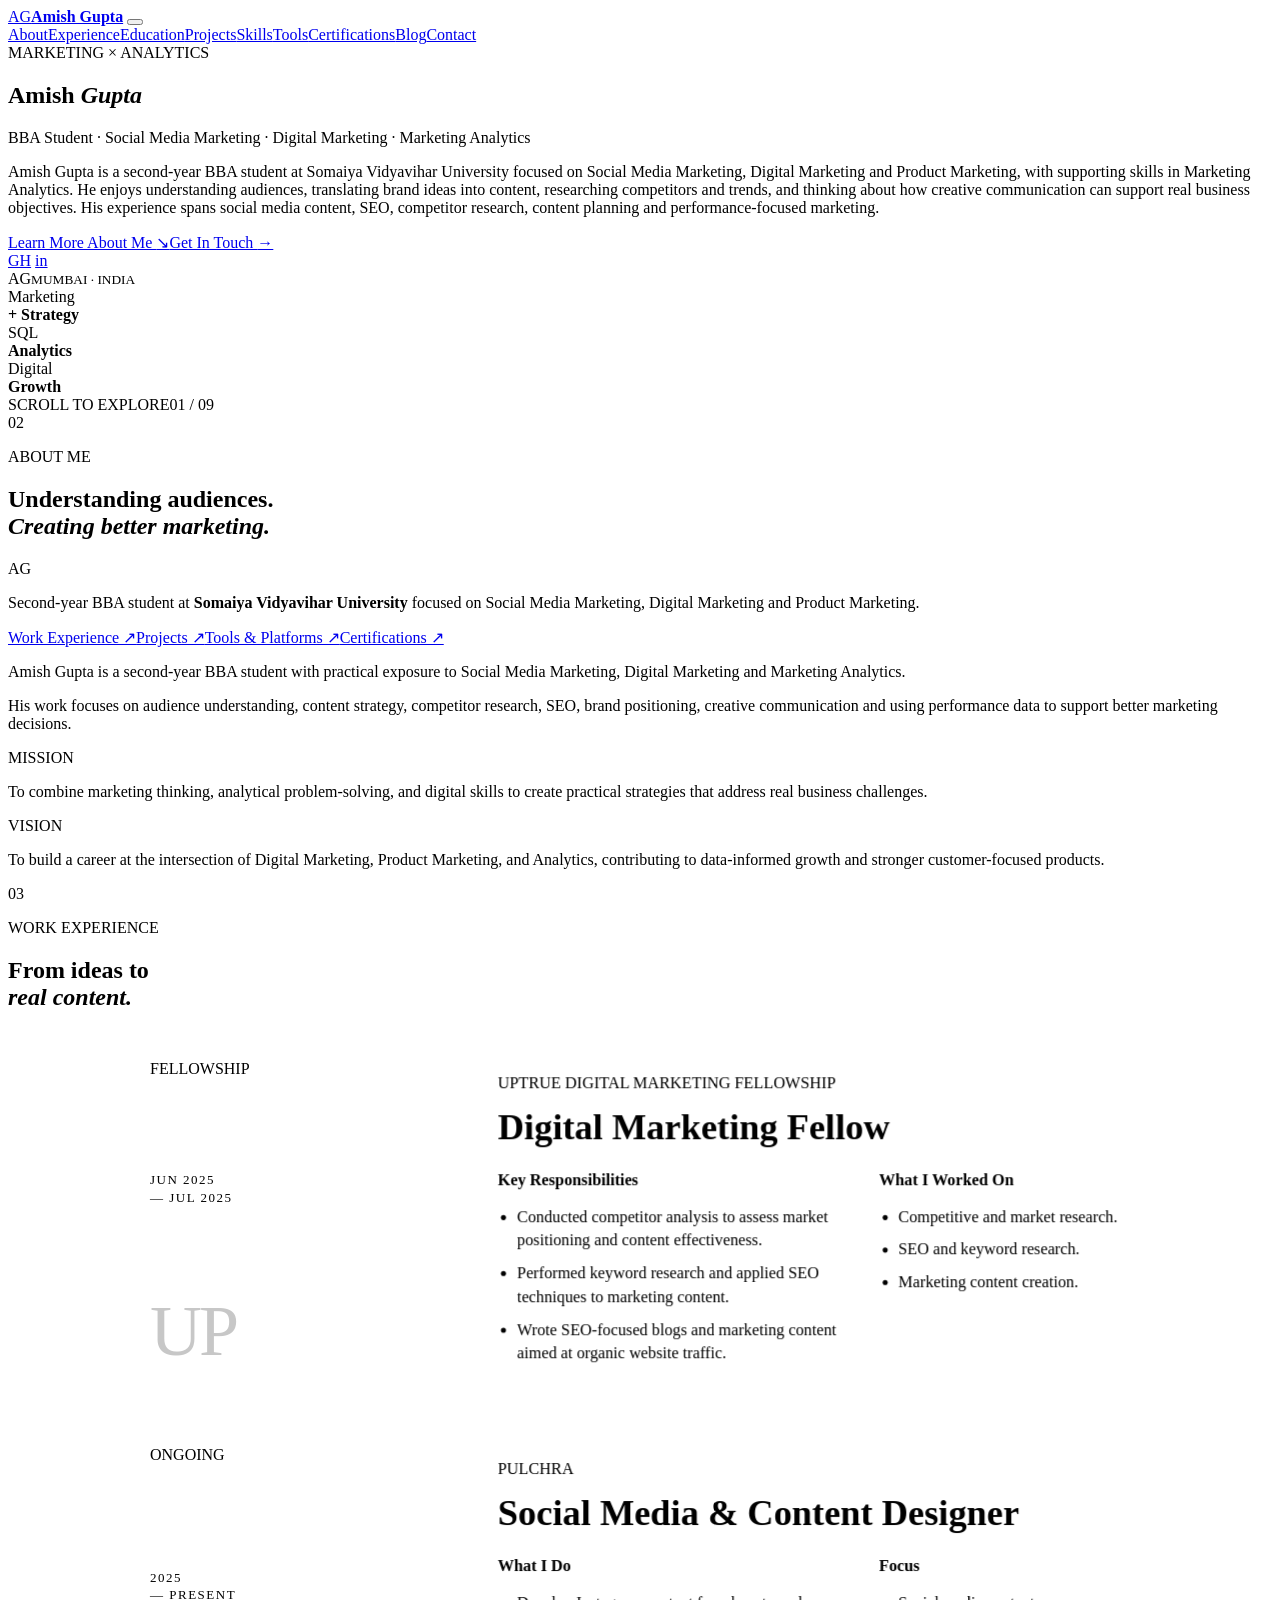
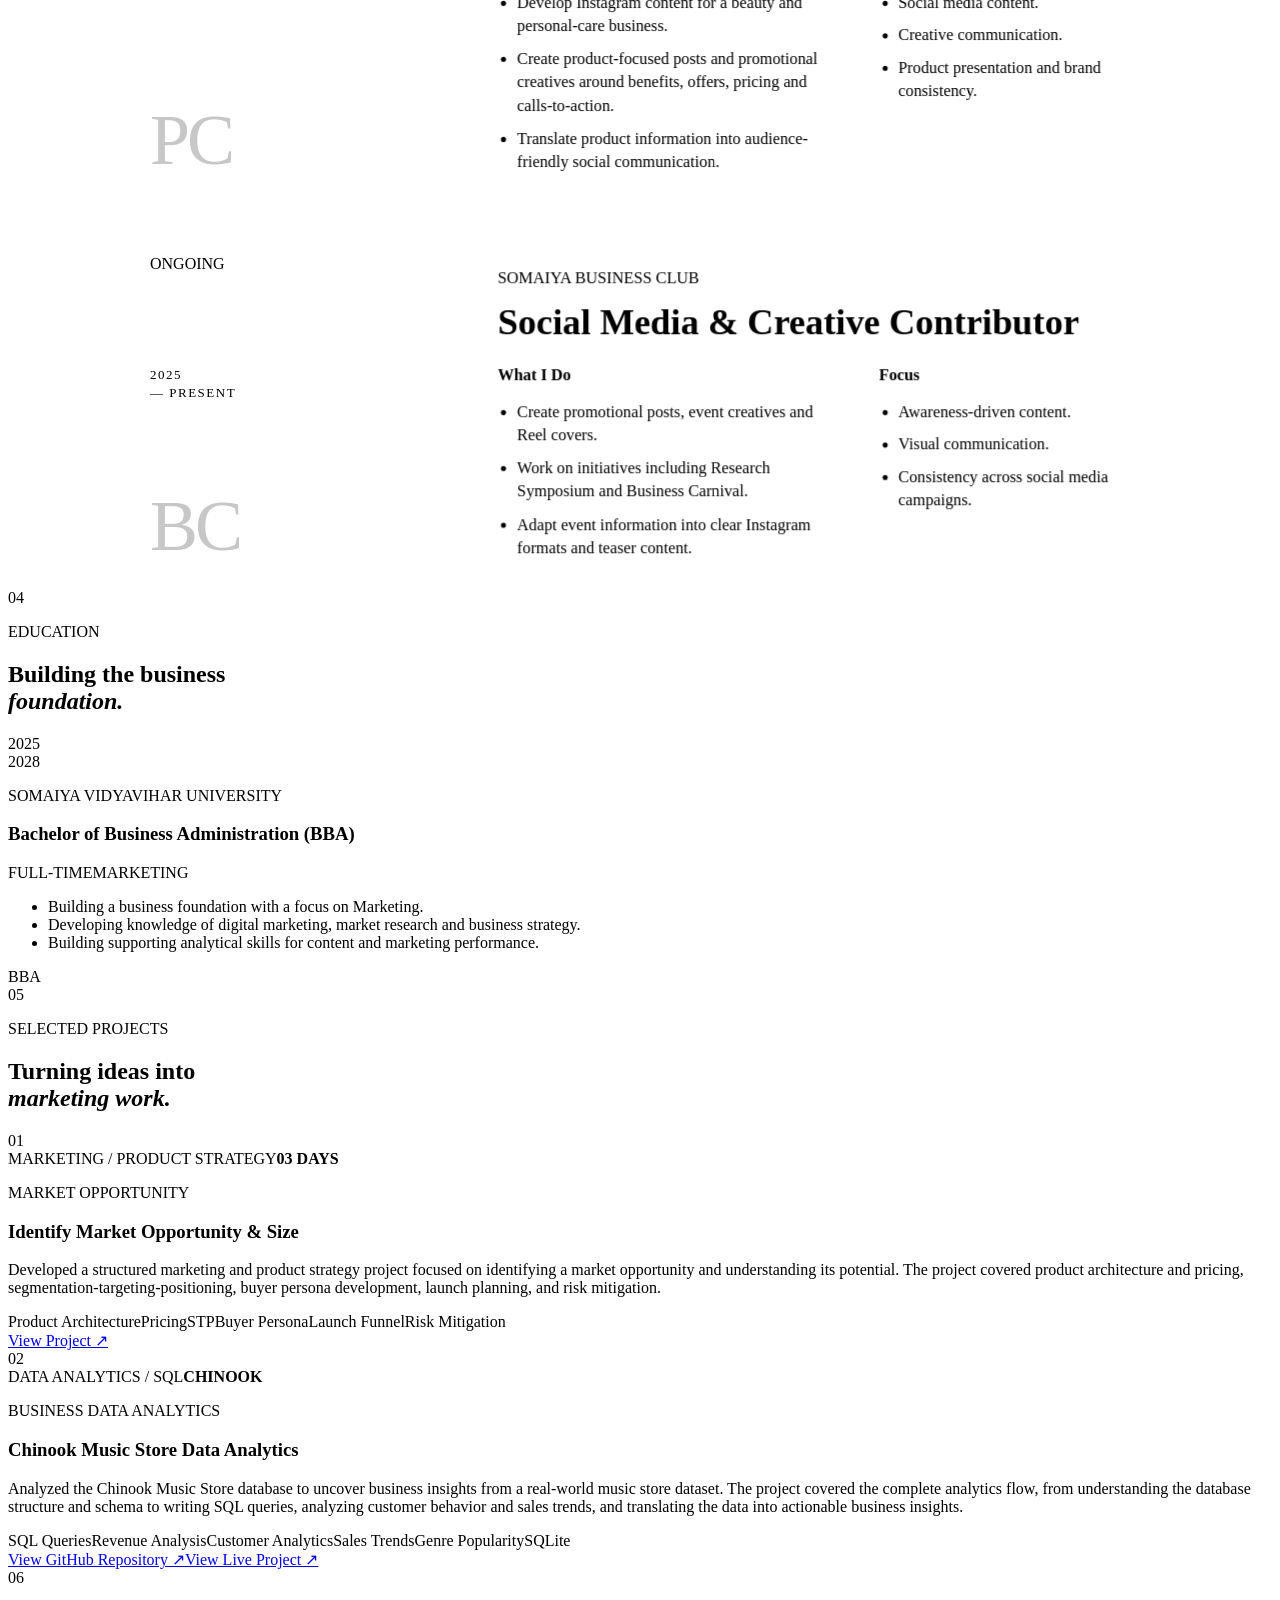
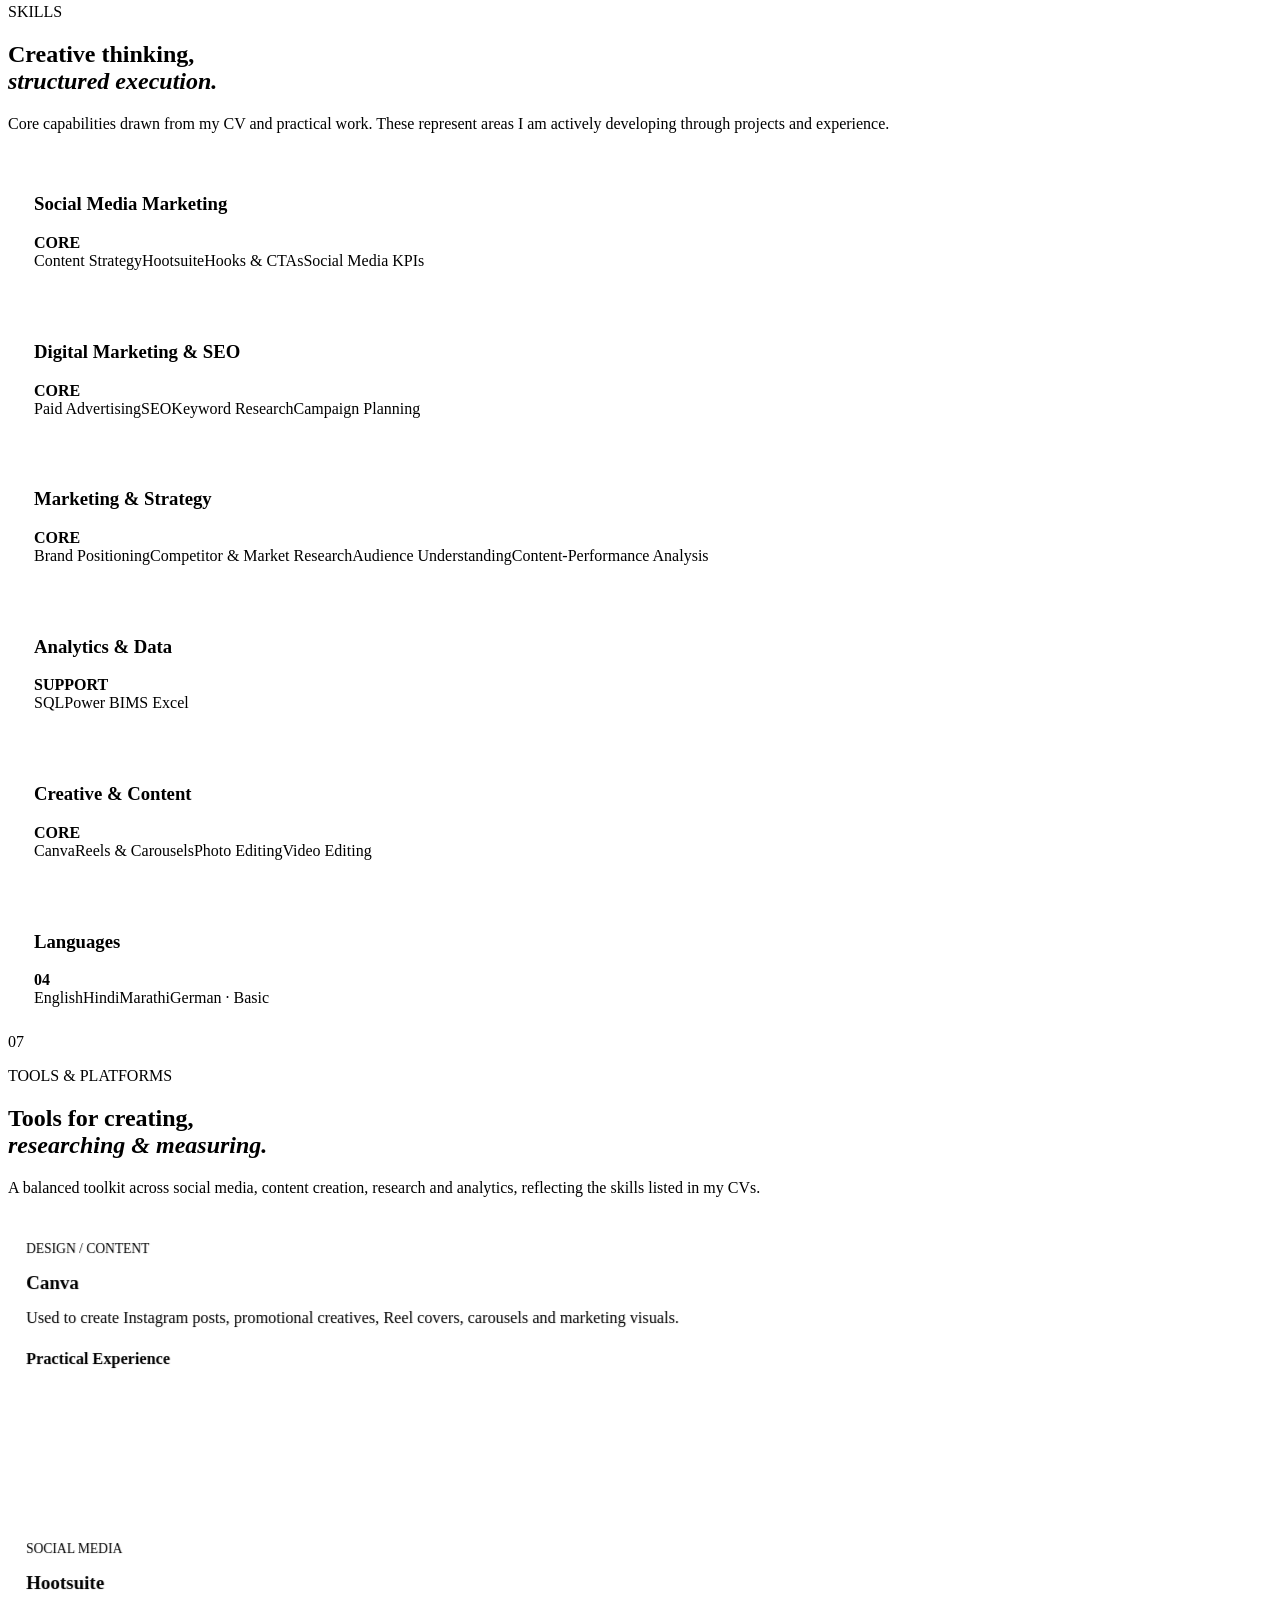
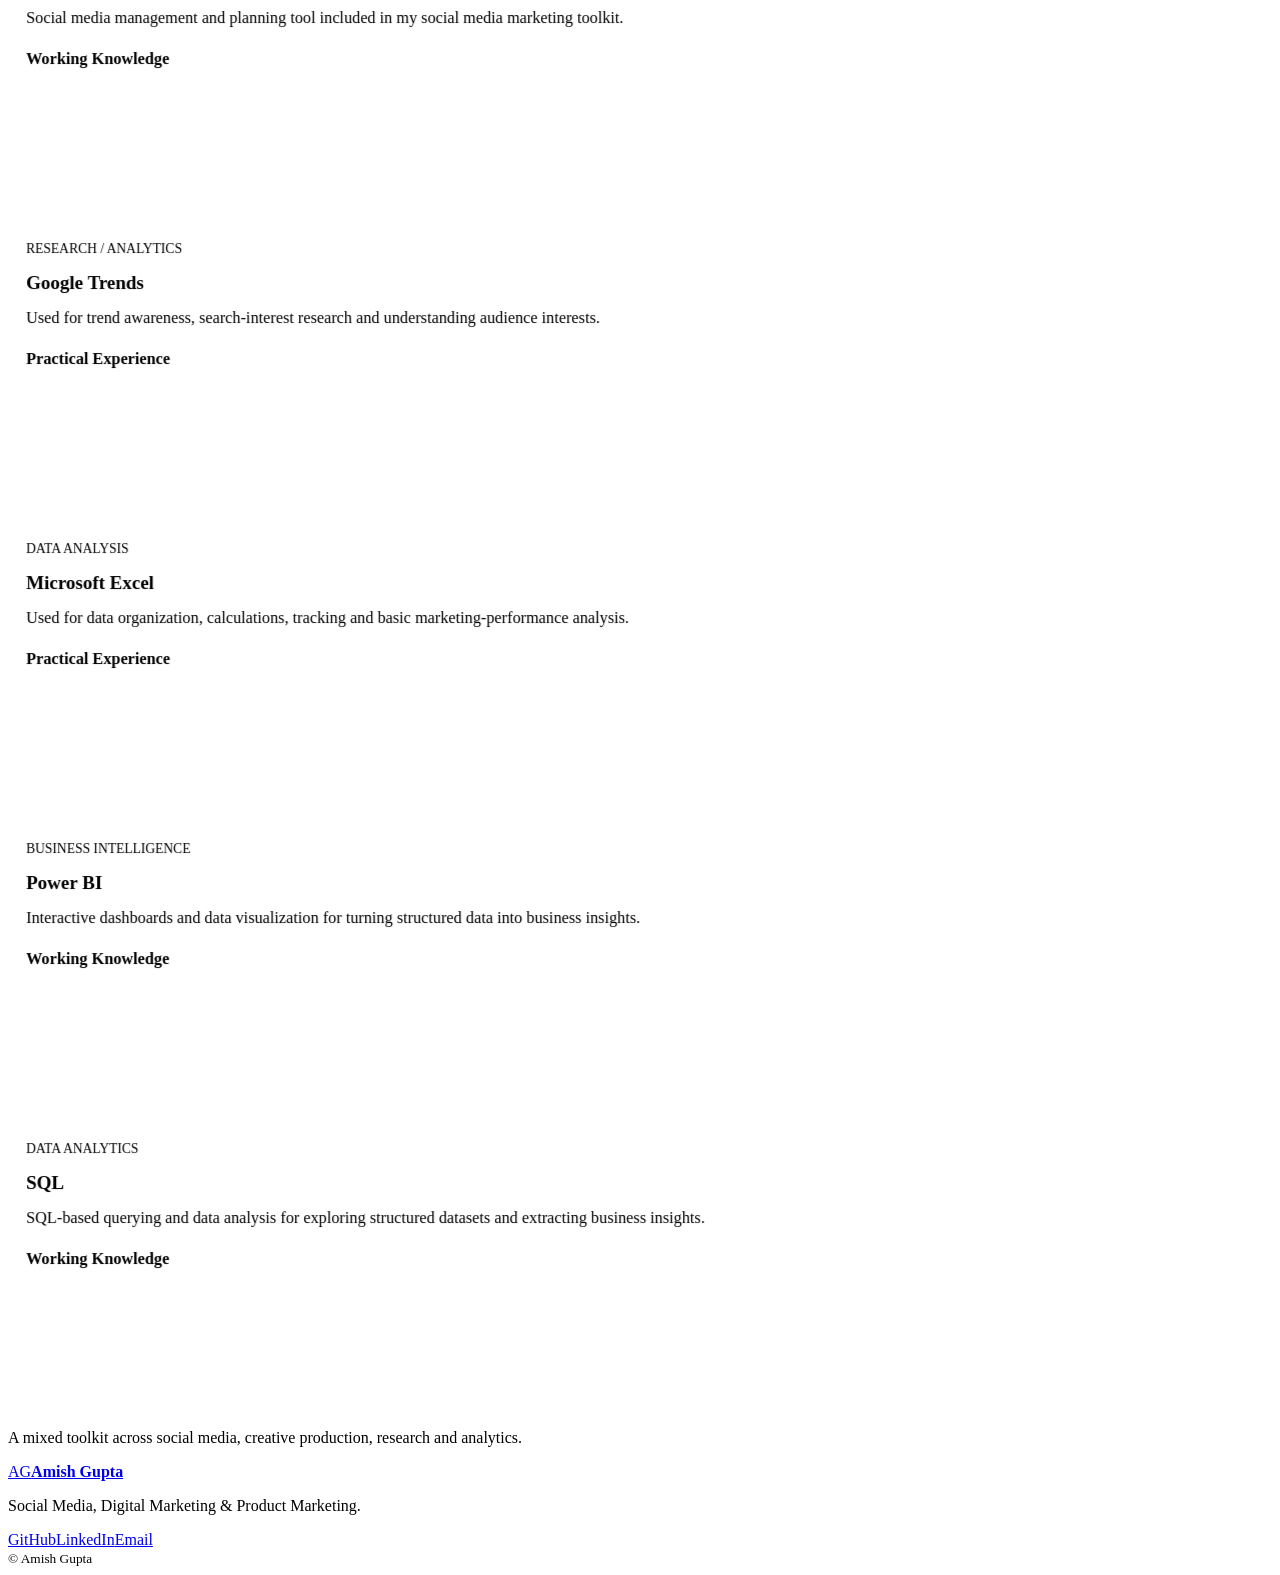
==== index.html @ d280618f "Add files via upload" ====
<!doctype html>
<html lang="en">
<head>
  <meta charset="utf-8" />
  <meta name="viewport" content="width=device-width, initial-scale=1" />
  <meta name="description" content="Amish Gupta — BBA student focused on Social Media Marketing, Digital Marketing, Product Marketing and Marketing Analytics." />
  <meta name="theme-color" content="#16283d" />
  <title>Amish Gupta — Social Media & Digital Marketing</title>
  <link rel="preconnect" href="https://fonts.googleapis.com">
  <link rel="preconnect" href="https://fonts.gstatic.com" crossorigin>
  <link href="https://fonts.googleapis.com/css2?family=Inter:wght@400;500;600;700;800&display=swap" rel="stylesheet">
  <link rel="icon" href="data:image/svg+xml,%3Csvg xmlns='http://www.w3.org/2000/svg' viewBox='0 0 100 100'%3E%3Crect width='100' height='100' rx='24' fill='%2316283d'/%3E%3Ctext x='50' y='63' text-anchor='middle' font-family='Arial' font-size='38' font-weight='700' fill='%23f5ead7'%3EAG%3C/text%3E%3C/svg%3E">
  <link rel="stylesheet" href="styles.css" />
  <style>.contact-grid-single{grid-template-columns:minmax(0,1fr);justify-items:end}.contact-grid-single .contact-panel{width:min(100%,680px)}</style>

<style>
/* Final layout refinement: compact experience cards + visible 3D depth */
.experience-card {
  width: min(100%, 1040px) !important;
  margin-inline: auto !important;
  padding: 30px !important;
  gap: 30px !important;
  min-height: 0 !important;
  perspective: 1200px;
  transform-style: preserve-3d;
}
.experience-card + .experience-card {
  margin-top: 22px !important;
}
.exp-side {
  min-width: 260px !important;
  padding: 28px 25px !important;
  border-radius: 4px !important;
  display: flex !important;
  flex-direction: column !important;
  justify-content: space-between !important;
}
.exp-mark {
  font-size: clamp(90px, 9vw, 118px) !important;
  line-height: .9 !important;
  opacity: .30 !important;
  letter-spacing: -0.08em !important;
}
.exp-body {
  padding: 8px 10px !important;
  transform: translateZ(18px);
}
.exp-body h3 {
  margin-bottom: 28px !important;
}
.exp-columns {
  gap: 42px !important;
}
.exp-columns > div {
  min-width: 0;
}
.exp-columns h4 {
  margin-bottom: 14px !important;
}
.exp-columns ul {
  padding-left: 20px !important;
  margin: 0 !important;
}
.exp-columns li {
  margin-bottom: 10px !important;
  line-height: 1.55 !important;
}
.experience-card:hover {
  transform: perspective(1200px) translateY(-6px) rotateX(1.5deg) rotateY(-1.5deg) !important;
  box-shadow: 0 24px 48px rgba(0,0,0,.16) !important;
  transition: transform .3s ease, box-shadow .3s ease;
}
.tool-card,
.project-card,
.skill-card,
.education-card,
.cert-card {
  transform-style: preserve-3d;
}
.tool-card {
  perspective: 1000px;
  transition: transform .18s ease-out, box-shadow .25s ease;
}
.tool-card > * {
  transform: translateZ(16px);
}
.tool-card:hover,
.project-card:hover,
.skill-card:hover,
.education-card:hover,
.cert-card:hover {
  transform: translateY(-6px) rotateX(1deg) rotateY(-1deg);
  transition: transform .3s ease, box-shadow .3s ease;
}
@media (max-width: 900px) {
  .experience-card { width: 100% !important; padding: 22px !important; }
  .exp-side { min-width: 0 !important; padding: 22px !important; }
}
</style>
<script>
document.addEventListener('DOMContentLoaded', () => {
  document.querySelectorAll('[data-tilt]').forEach(card => {
    card.addEventListener('mousemove', e => {
      const r = card.getBoundingClientRect();
      const x = (e.clientX - r.left) / r.width - 0.5;
      const y = (e.clientY - r.top) / r.height - 0.5;
      card.style.transform = `perspective(1000px) rotateX(${(-y * 7).toFixed(2)}deg) rotateY(${(x * 9).toFixed(2)}deg) translateY(-6px)`;
    });
    card.addEventListener('mouseleave', () => { card.style.transform = ''; });
  });
});
</script>
<script>
document.addEventListener('DOMContentLoaded', () => {
  const cards = document.querySelectorAll('[data-tilt]');
  cards.forEach(card => {
    card.addEventListener('mousemove', e => {
      const r = card.getBoundingClientRect();
      const x = (e.clientX - r.left) / r.width - 0.5;
      const y = (e.clientY - r.top) / r.height - 0.5;
      card.style.transform =
        `perspective(1000px) rotateX(${(-y * 8).toFixed(2)}deg) rotateY(${(x * 10).toFixed(2)}deg) translateY(-7px)`;
    });
    card.addEventListener('mouseleave', () => {
      card.style.transform = '';
    });
  });
});
</script>


<style id="portfolio-final-refinements">
/* WORK EXPERIENCE — compact card, wider identity panel, better spacing */
#experience .experience-card {
  width: min(100%, 1060px) !important;
  max-width: 1060px !important;
  margin: 0 auto 26px !important;
  padding: 0 !important;
  min-height: 0 !important;
  display: grid !important;
  grid-template-columns: 285px minmax(0, 1fr) !important;
  align-items: stretch !important;
  overflow: hidden !important;
  border-radius: 24px !important;
  transform-style: preserve-3d !important;
  transition: transform .35s ease, box-shadow .35s ease !important;
}
#experience .experience-card:last-child {
  margin-bottom: 0 !important;
}
#experience .experience-card:hover {
  transform: translateY(-6px) rotateX(1deg) rotateY(-1deg) !important;
}
#experience .experience-card .exp-side {
  min-height: 325px !important;
  padding: 34px 32px !important;
  display: flex !important;
  flex-direction: column !important;
  justify-content: space-between !important;
}
#experience .experience-card .exp-mark {
  font-size: 66px !important;
  line-height: .9 !important;
  letter-spacing: -3px !important;
  opacity: .22 !important;
}
#experience .experience-card .exp-date {
  font-size: 13px !important;
  line-height: 1.35 !important;
  letter-spacing: 1.5px !important;
}
#experience .experience-card .exp-body {
  padding: 34px 42px 36px !important;
  min-width: 0 !important;
}
#experience .experience-card .exp-body > h3 {
  margin: 10px 0 28px !important;
  font-size: clamp(32px, 3vw, 44px) !important;
  line-height: 1.05 !important;
}
#experience .experience-card .exp-columns {
  display: grid !important;
  grid-template-columns: minmax(0, 1.15fr) minmax(210px, .85fr) !important;
  gap: 52px !important;
}
#experience .experience-card .exp-columns h4 {
  margin: 0 0 15px !important;
}
#experience .experience-card .exp-columns ul {
  margin: 0 !important;
  padding-left: 19px !important;
}
#experience .experience-card .exp-columns li {
  margin: 0 0 11px !important;
  line-height: 1.5 !important;
}
#experience .experience-card .exp-columns li:last-child {
  margin-bottom: 0 !important;
}

/* Keep skills as text/cards only — no images. */
#skills .skill-card img {
  display: none !important;
}

/* Responsive */
@media (max-width: 820px) {
  #experience .experience-card {
    grid-template-columns: 220px minmax(0, 1fr) !important;
  }
  #experience .experience-card .exp-side {
    min-height: 300px !important;
    padding: 28px 24px !important;
  }
  #experience .experience-card .exp-body {
    padding: 30px !important;
  }
  #experience .experience-card .exp-columns {
    grid-template-columns: 1fr !important;
    gap: 26px !important;
  }
}
@media (max-width: 620px) {
  #experience .experience-card {
    grid-template-columns: 1fr !important;
  }
  #experience .experience-card .exp-side {
    min-height: 190px !important;
  }
}
</style>


<style id="experience-size-fix">
#experience .experience-card {
  box-sizing: border-box !important;
  width: min(100%, 1040px) !important;
  max-width: 1040px !important;
  grid-template-columns: 300px minmax(0, 1fr) !important;
  margin-bottom: 22px !important;
}
#experience .experience-card .exp-side {
  min-height: 300px !important;
  padding: 30px 30px !important;
}
#experience .experience-card .exp-body {
  padding: 30px 38px 32px !important;
}
#experience .experience-card .exp-body > h3 {
  font-size: clamp(30px, 2.8vw, 40px) !important;
  margin: 8px 0 24px !important;
}
#experience .experience-card .exp-columns {
  gap: 42px !important;
}
#experience .experience-card .exp-columns li {
  margin-bottom: 9px !important;
  line-height: 1.45 !important;
}
#experience .experience-card .exp-mark {
  font-size: 72px !important;
}
</style>


<style id="portfolio-v6-fixes">
/* V6: text-led skills/tools; compact, balanced experience card */
#skills .skill-card img, #tools .tool-card img { display:none !important; }
#tools .tool-card > div { margin-top:0 !important; }
.experience-card {
  width: min(100%, 1100px) !important;
  margin-inline: auto !important;
  padding: 34px 38px !important;
  grid-template-columns: 235px minmax(0,1fr) !important;
  gap: 42px !important;
  min-height: 0 !important;
}
.exp-side {
  min-height: 300px !important;
  padding: 34px !important;
}
.exp-body { padding: 10px 0 !important; }
.exp-columns { grid-template-columns: repeat(2, minmax(0,1fr)) !important; gap: 52px !important; }
.exp-columns h4 { margin-bottom: 16px !important; }
.exp-columns li { margin-bottom: 12px !important; line-height: 1.6 !important; }
@media (max-width: 900px) {
  .experience-card { grid-template-columns: 1fr !important; padding: 26px !important; }
  .exp-side { min-height: 220px !important; }
  .exp-columns { grid-template-columns: 1fr !important; gap: 28px !important; }
}
</style>

<style id="no-tool-images-and-card-layout">
  /* NO IMAGES in Skills or Tools */
  #skills img,
  #tools img {
    display: none !important;
    width: 0 !important;
    height: 0 !important;
    margin: 0 !important;
    padding: 0 !important;
  }

  /* Tools: compact, balanced cards with no reserved icon/image area */
  #tools .tools-grid {
    align-items: stretch !important;
  }
  #tools .tool-card {
    min-height: 240px !important;
    height: auto !important;
    padding: 30px 28px !important;
    display: flex !important;
    align-items: stretch !important;
    transform-style: preserve-3d !important;
  }
  #tools .tool-card > div {
    width: 100% !important;
    margin: 0 !important;
    padding: 0 !important;
    transform: translateZ(16px);
  }
  #tools .tool-card small {
    display: block !important;
    margin: 0 0 14px !important;
  }
  #tools .tool-card h3 {
    margin: 0 0 12px !important;
  }
  #tools .tool-card p {
    margin: 0 0 18px !important;
    line-height: 1.55 !important;
  }
  #tools .tool-card b {
    display: block !important;
    margin-top: auto !important;
  }

  /* Skills: text-only cards; no image spacing */
  #skills .skill-card {
    min-height: 0 !important;
    height: auto !important;
    padding: 26px !important;
  }

  /* Keep work-experience proportions compact and readable */
  #experience .experience-card {
    width: min(100%, 1040px) !important;
    max-width: 1040px !important;
  }

  @media (max-width: 900px) {
    #tools .tool-card {
      min-height: 0 !important;
      padding: 26px 24px !important;
    }
  }
</style>

</head>
<body>
  <div class="progress-line" id="progressLine"></div>
  <header class="site-header" id="siteHeader">
    <a class="brand" href="#home" aria-label="Amish Gupta home"><span>AG</span><b>Amish Gupta</b></a>
    <button class="menu-toggle" id="menuToggle" aria-label="Open navigation" aria-expanded="false"><span></span><span></span><span></span></button>
    <nav class="nav" id="nav">
      <a href="#about">About</a><a href="#experience">Experience</a><a href="#education">Education</a><a href="#projects">Projects</a><a href="#skills">Skills</a><a href="#tools">Tools</a><a href="certificates.html">Certifications</a><a href="blog.html">Blog</a><a href="contact.html">Contact</a>
    </nav>
  </header>

  <main>
    <section class="hero section" id="home">
          <div class="hero-grid">
            <div class="hero-copy reveal">
              <div class="eyebrow"><span></span> MARKETING × ANALYTICS</div>
              <h1>Amish <em>Gupta</em></h1>
              <p class="role-line">BBA Student · Social Media Marketing · Digital Marketing · Marketing Analytics</p>
              <p class="hero-intro">Amish Gupta is a second-year BBA student at Somaiya Vidyavihar University focused on Social Media Marketing, Digital Marketing and Product Marketing, with supporting skills in Marketing Analytics.
    
    He enjoys understanding audiences, translating brand ideas into content, researching competitors and trends, and thinking about how creative communication can support real business objectives. His experience spans social media content, SEO, competitor research, content planning and performance-focused marketing.</p>
              <div class="hero-actions"><a class="btn btn-primary" href="#about">Learn More About Me <span>↘</span></a><a class="btn btn-ghost" href="#contact">Get In Touch <span>→</span></a></div>
              <div class="socials" aria-label="Social links">
                <a href="https://github.com/amishgupta13-alt" target="_blank" rel="noopener noreferrer" aria-label="GitHub">GH</a>
                <a href="https://www.linkedin.com/in/amish-gupta-92267836a/" target="_blank" rel="noopener noreferrer" aria-label="LinkedIn">in</a>
              </div>
            </div>
            <div class="hero-art reveal delay-2" aria-label="AG profile monogram">
              <div class="orbit orbit-a"></div><div class="orbit orbit-b"></div>
              <div class="monogram"><span>AG</span><small>MUMBAI · INDIA</small></div>
              <div class="floating-note note-a">Marketing<br><b>+ Strategy</b></div>
              <div class="floating-note note-b">SQL<br><b>Analytics</b></div>
              <div class="floating-note note-c">Digital<br><b>Growth</b></div>
            </div>
          </div>
          <div class="hero-footer"><span>SCROLL TO EXPLORE</span><span class="scroll-line"></span><span>01 / 09</span></div>
        </section>

    <section class="section cream" id="about">
          <div class="section-head reveal"><span class="section-number">02</span><div><p class="kicker">ABOUT ME</p><h2>Understanding audiences.<br><em>Creating better marketing.</em></h2></div></div>
          <div class="about-grid">
            <div class="about-profile reveal"><div class="profile-monogram">AG</div><p>Second-year BBA student at <strong>Somaiya Vidyavihar University</strong> focused on Social Media Marketing, Digital Marketing and Product Marketing.</p><div class="about-links"><a href="#experience">Work Experience ↗</a><a href="#projects">Projects ↗</a><a href="#tools">Tools & Platforms ↗</a><a href="#certifications">Certifications ↗</a></div></div>
            <div class="about-text reveal delay-1"><p class="lead">Amish Gupta is a second-year BBA student with practical exposure to Social Media Marketing, Digital Marketing and Marketing Analytics.</p><p>His work focuses on audience understanding, content strategy, competitor research, SEO, brand positioning, creative communication and using performance data to support better marketing decisions.</p><div class="mission-grid"><article class="flip-card"><div><span>MISSION</span><p>To combine marketing thinking, analytical problem-solving, and digital skills to create practical strategies that address real business challenges.</p></div></article><article class="flip-card"><div><span>VISION</span><p>To build a career at the intersection of Digital Marketing, Product Marketing, and Analytics, contributing to data-informed growth and stronger customer-focused products.</p></div></article></div></div>
          </div>
        </section>

    <section class="section navy" id="experience">
          <div class="section-head light reveal"><span class="section-number">03</span><div><p class="kicker">WORK EXPERIENCE</p><h2>From ideas to<br><em>real content.</em></h2></div></div>
          <article class="experience-card reveal"><div class="exp-side"><span class="badge">FELLOWSHIP</span><div class="exp-date">JUN 2025<br>— JUL 2025</div><div class="exp-mark">UP</div></div><div class="exp-body"><p class="kicker">UPTRUE DIGITAL MARKETING FELLOWSHIP</p><h3>Digital Marketing Fellow</h3><div class="exp-columns"><div><h4>Key Responsibilities</h4><ul><li>Conducted competitor analysis to assess market positioning and content effectiveness.</li><li>Performed keyword research and applied SEO techniques to marketing content.</li><li>Wrote SEO-focused blogs and marketing content aimed at organic website traffic.</li></ul></div><div><h4>What I Worked On</h4><ul><li>Competitive and market research.</li><li>SEO and keyword research.</li><li>Marketing content creation.</li></ul></div></div></div></article>
    <article class="experience-card reveal delay-1"><div class="exp-side"><span class="badge">ONGOING</span><div class="exp-date">2025<br>— PRESENT</div><div class="exp-mark">PC</div></div><div class="exp-body"><p class="kicker">PULCHRA</p><h3>Social Media & Content Designer</h3><div class="exp-columns"><div><h4>What I Do</h4><ul><li>Develop Instagram content for a beauty and personal-care business.</li><li>Create product-focused posts and promotional creatives around benefits, offers, pricing and calls-to-action.</li><li>Translate product information into audience-friendly social communication.</li></ul></div><div><h4>Focus</h4><ul><li>Social media content.</li><li>Creative communication.</li><li>Product presentation and brand consistency.</li></ul></div></div></div></article>
    <article class="experience-card reveal delay-2"><div class="exp-side"><span class="badge">ONGOING</span><div class="exp-date">2025<br>— PRESENT</div><div class="exp-mark">BC</div></div><div class="exp-body"><p class="kicker">SOMAIYA BUSINESS CLUB</p><h3>Social Media & Creative Contributor</h3><div class="exp-columns"><div><h4>What I Do</h4><ul><li>Create promotional posts, event creatives and Reel covers.</li><li>Work on initiatives including Research Symposium and Business Carnival.</li><li>Adapt event information into clear Instagram formats and teaser content.</li></ul></div><div><h4>Focus</h4><ul><li>Awareness-driven content.</li><li>Visual communication.</li><li>Consistency across social media campaigns.</li></ul></div></div></div></article>
        </section>

    <section class="section cream" id="education">
          <div class="section-head reveal"><span class="section-number">04</span><div><p class="kicker">EDUCATION</p><h2>Building the business<br><em>foundation.</em></h2></div></div>
          <article class="education-card reveal"><div class="edu-year">2025<br><span>2028</span></div><div class="edu-main"><p class="kicker">SOMAIYA VIDYAVIHAR UNIVERSITY</p><h3>Bachelor of Business Administration (BBA)</h3><div class="edu-meta"><span>FULL-TIME</span><span>MARKETING</span></div><ul><li>Building a business foundation with a focus on Marketing.</li><li>Developing knowledge of digital marketing, market research and business strategy.</li><li>Building supporting analytical skills for content and marketing performance.</li></ul></div><div class="edu-icon">BBA</div></article>
        </section>

    <section class="section navy projects-section" id="projects">
          <div class="section-head light reveal"><span class="section-number">05</span><div><p class="kicker">SELECTED PROJECTS</p><h2>Turning ideas into<br><em>marketing work.</em></h2></div></div>
          <div class="project-stack">
            <article class="project-card reveal"><div class="project-num">01</div><div class="project-side"><span>MARKETING / PRODUCT STRATEGY</span><strong>03 DAYS</strong></div><div class="project-content"><p class="kicker">MARKET OPPORTUNITY</p><h3>Identify Market Opportunity & Size</h3><p>Developed a structured marketing and product strategy project focused on identifying a market opportunity and understanding its potential. The project covered product architecture and pricing, segmentation-targeting-positioning, buyer persona development, launch planning, and risk mitigation.</p><div class="outcomes"><span>Product Architecture</span><span>Pricing</span><span>STP</span><span>Buyer Persona</span><span>Launch Funnel</span><span>Risk Mitigation</span></div><a class="text-link" href="https://lnkd.in/p/d2awQ8B6" target="_blank" rel="noopener noreferrer">View Project ↗</a></div></article>
            <article class="project-card reveal delay-1"><div class="project-num">02</div><div class="project-side"><span>DATA ANALYTICS / SQL</span><strong>CHINOOK</strong></div><div class="project-content"><p class="kicker">BUSINESS DATA ANALYTICS</p><h3>Chinook Music Store Data Analytics</h3><p>Analyzed the Chinook Music Store database to uncover business insights from a real-world music store dataset. The project covered the complete analytics flow, from understanding the database structure and schema to writing SQL queries, analyzing customer behavior and sales trends, and translating the data into actionable business insights.</p><div class="outcomes"><span>SQL Queries</span><span>Revenue Analysis</span><span>Customer Analytics</span><span>Sales Trends</span><span>Genre Popularity</span><span>SQLite</span></div><div class="project-actions"><a class="btn btn-light" href="https://lnkd.in/d4z_aHwC" target="_blank" rel="noopener noreferrer">View GitHub Repository ↗</a><a class="btn btn-outline-light" href="https://amishgupta13-alt.github.io/Analysis-Project/" target="_blank" rel="noopener noreferrer">View Live Project ↗</a></div></div></article>
          </div>
        </section>

    <section class="section cream" id="skills">
          <div class="section-head reveal"><span class="section-number">06</span><div><p class="kicker">SKILLS</p><h2>Creative thinking,<br><em>structured execution.</em></h2></div></div>
          <p class="section-intro reveal">Core capabilities drawn from my CV and practical work. These represent areas I am actively developing through projects and experience.</p>
          <div class="skills-grid">
            <article class="skill-card reveal"><div class="skill-head"><h3>Social Media Marketing</h3><b>CORE</b></div><div class="bar"><i style="--w:88%"></i></div><div class="skill-list"><span>Content Strategy</span><span>Hootsuite</span><span>Hooks & CTAs</span><span>Social Media KPIs</span></div></article>
            <article class="skill-card reveal delay-1"><div class="skill-head"><h3>Digital Marketing & SEO</h3><b>CORE</b></div><div class="bar"><i style="--w:84%"></i></div><div class="skill-list"><span>Paid Advertising</span><span>SEO</span><span>Keyword Research</span><span>Campaign Planning</span></div></article>
            <article class="skill-card reveal delay-2"><div class="skill-head"><h3>Marketing & Strategy</h3><b>CORE</b></div><div class="bar"><i style="--w:84%"></i></div><div class="skill-list"><span>Brand Positioning</span><span>Competitor & Market Research</span><span>Audience Understanding</span><span>Content-Performance Analysis</span></div></article>
            <article class="skill-card reveal"><div class="skill-head"><h3>Analytics & Data</h3><b>SUPPORT</b></div><div class="bar"><i style="--w:76%"></i></div><div class="skill-list"><span>SQL</span><span>Power BI</span><span>MS Excel</span></div></article>
            <article class="skill-card reveal delay-1"><div class="skill-head"><h3>Creative & Content</h3><b>CORE</b></div><div class="bar"><i style="--w:86%"></i></div><div class="skill-list"><span>Canva</span><span>Reels & Carousels</span><span>Photo Editing</span><span>Video Editing</span></div></article>
            <article class="skill-card languages reveal delay-2"><div class="skill-head"><h3>Languages</h3><b>04</b></div><div class="language-pills"><span>English</span><span>Hindi</span><span>Marathi</span><span>German · Basic</span></div></article>
          </div></section>

    <section class="section navy tools-section" id="tools">
          <div class="section-head light reveal"><span class="section-number">07</span><div><p class="kicker">TOOLS & PLATFORMS</p><h2>Tools for creating,<br><em>researching & measuring.</em></h2></div></div>
          <p class="section-intro light-copy reveal">A balanced toolkit across social media, content creation, research and analytics, reflecting the skills listed in my CVs.</p>
          <div class="tools-grid">
            <article class="tool-card reveal" data-tilt><div><small>DESIGN / CONTENT</small><h3>Canva</h3><p>Used to create Instagram posts, promotional creatives, Reel covers, carousels and marketing visuals.</p><b>Practical Experience</b></div></article>
            <article class="tool-card reveal delay-1" data-tilt><div><small>SOCIAL MEDIA</small><h3>Hootsuite</h3><p>Social media management and planning tool included in my social media marketing toolkit.</p><b>Working Knowledge</b></div></article>
            <article class="tool-card reveal delay-2" data-tilt><div><small>RESEARCH / ANALYTICS</small><h3>Google Trends</h3><p>Used for trend awareness, search-interest research and understanding audience interests.</p><b>Practical Experience</b></div></article>
            <article class="tool-card reveal" data-tilt><div><small>DATA ANALYSIS</small><h3>Microsoft Excel</h3><p>Used for data organization, calculations, tracking and basic marketing-performance analysis.</p><b>Practical Experience</b></div></article>
            <article class="tool-card reveal delay-1" data-tilt><div><small>BUSINESS INTELLIGENCE</small><h3>Power BI</h3><p>Interactive dashboards and data visualization for turning structured data into business insights.</p><b>Working Knowledge</b></div></article>
            <article class="tool-card reveal delay-2" data-tilt><div><small>DATA ANALYTICS</small><h3>SQL</h3><p>SQL-based querying and data analysis for exploring structured datasets and extracting business insights.</p><b>Working Knowledge</b></div></article>
          </div>
          <p class="tool-note reveal">A mixed toolkit across social media, creative production, research and analytics.</p>
        </section>
  </main>

  <footer class="footer"><div><a class="brand" href="#home"><span>AG</span><b>Amish Gupta</b></a><p>Social Media, Digital Marketing & Product Marketing.</p></div><div class="footer-links"><a href="https://github.com/amishgupta13-alt" target="_blank" rel="noopener noreferrer">GitHub</a><a href="https://www.linkedin.com/in/amish-gupta-92267836a/" target="_blank" rel="noopener noreferrer">LinkedIn</a><a href="mailto:amishgupta13@gmail.com">Email</a></div><small>© <span id="year"></span> Amish Gupta</small></footer>
  <script src="script.js"></script>
</body>
</html>
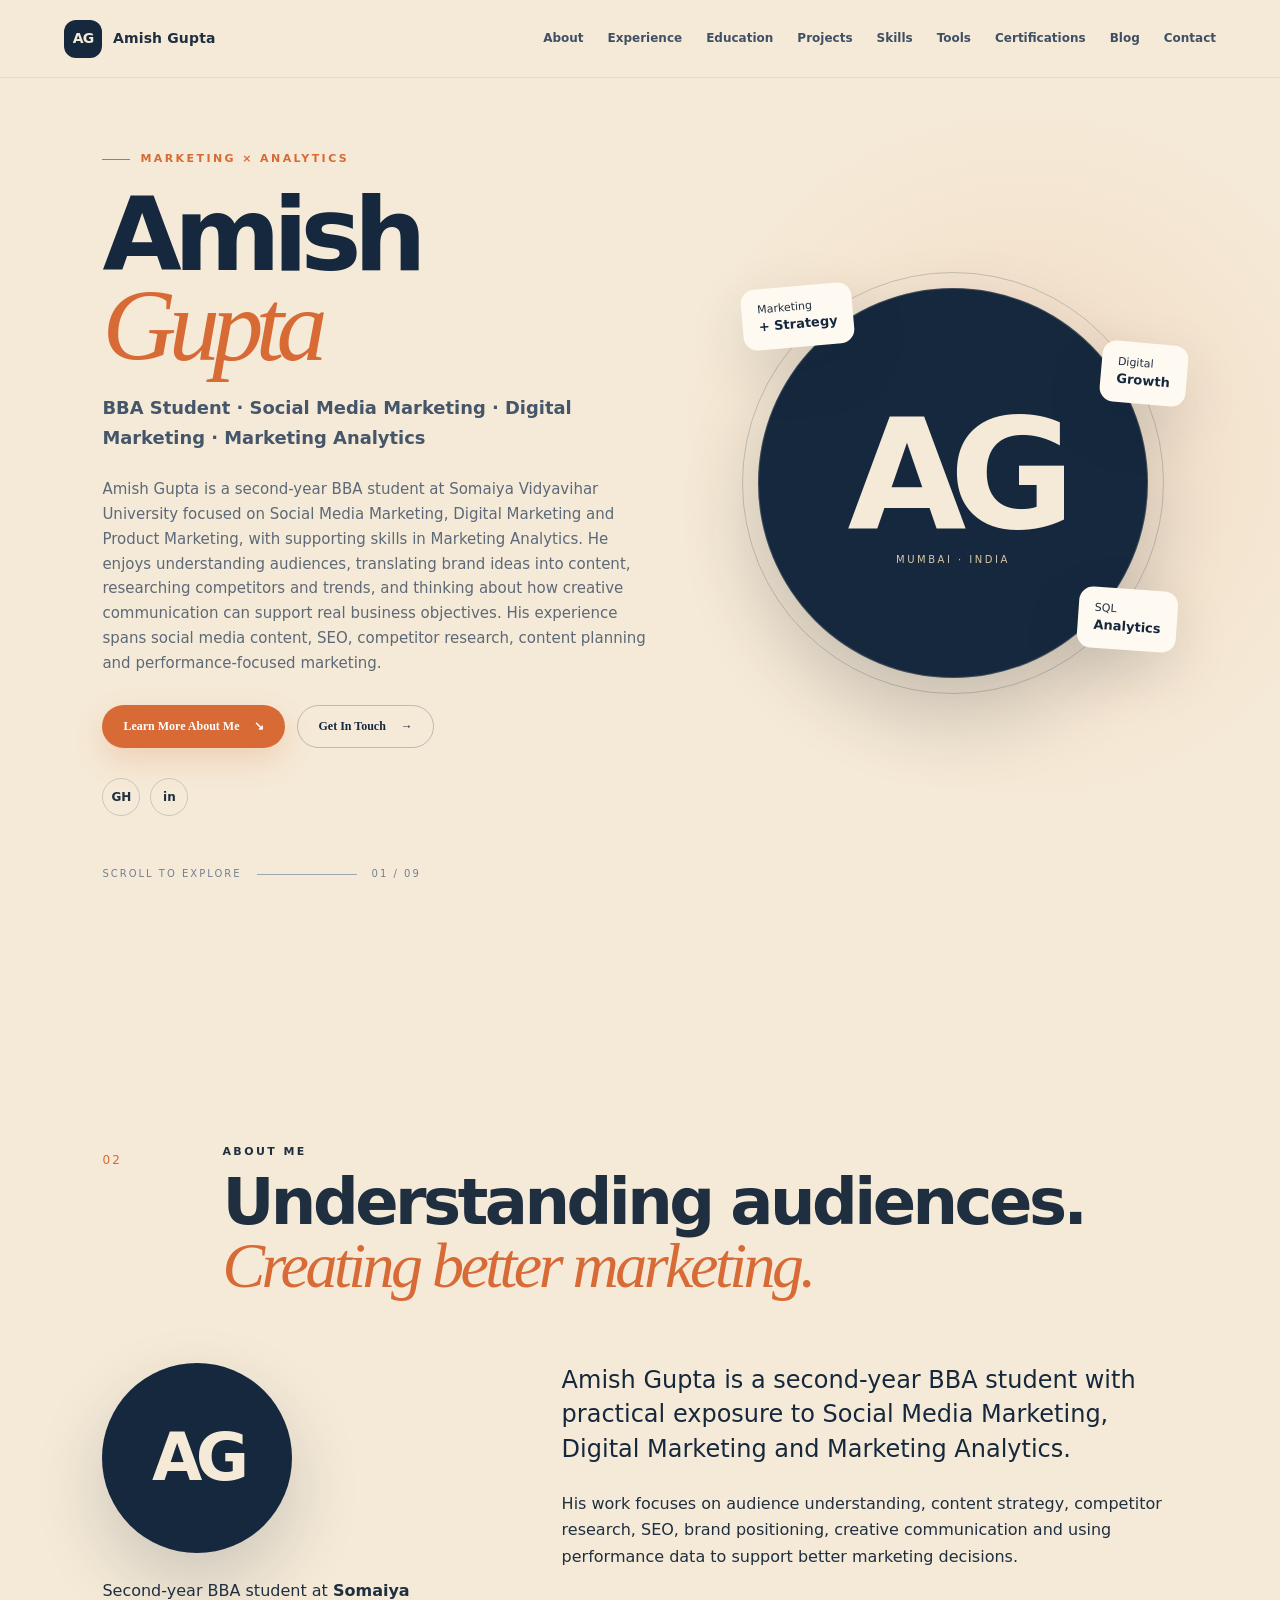
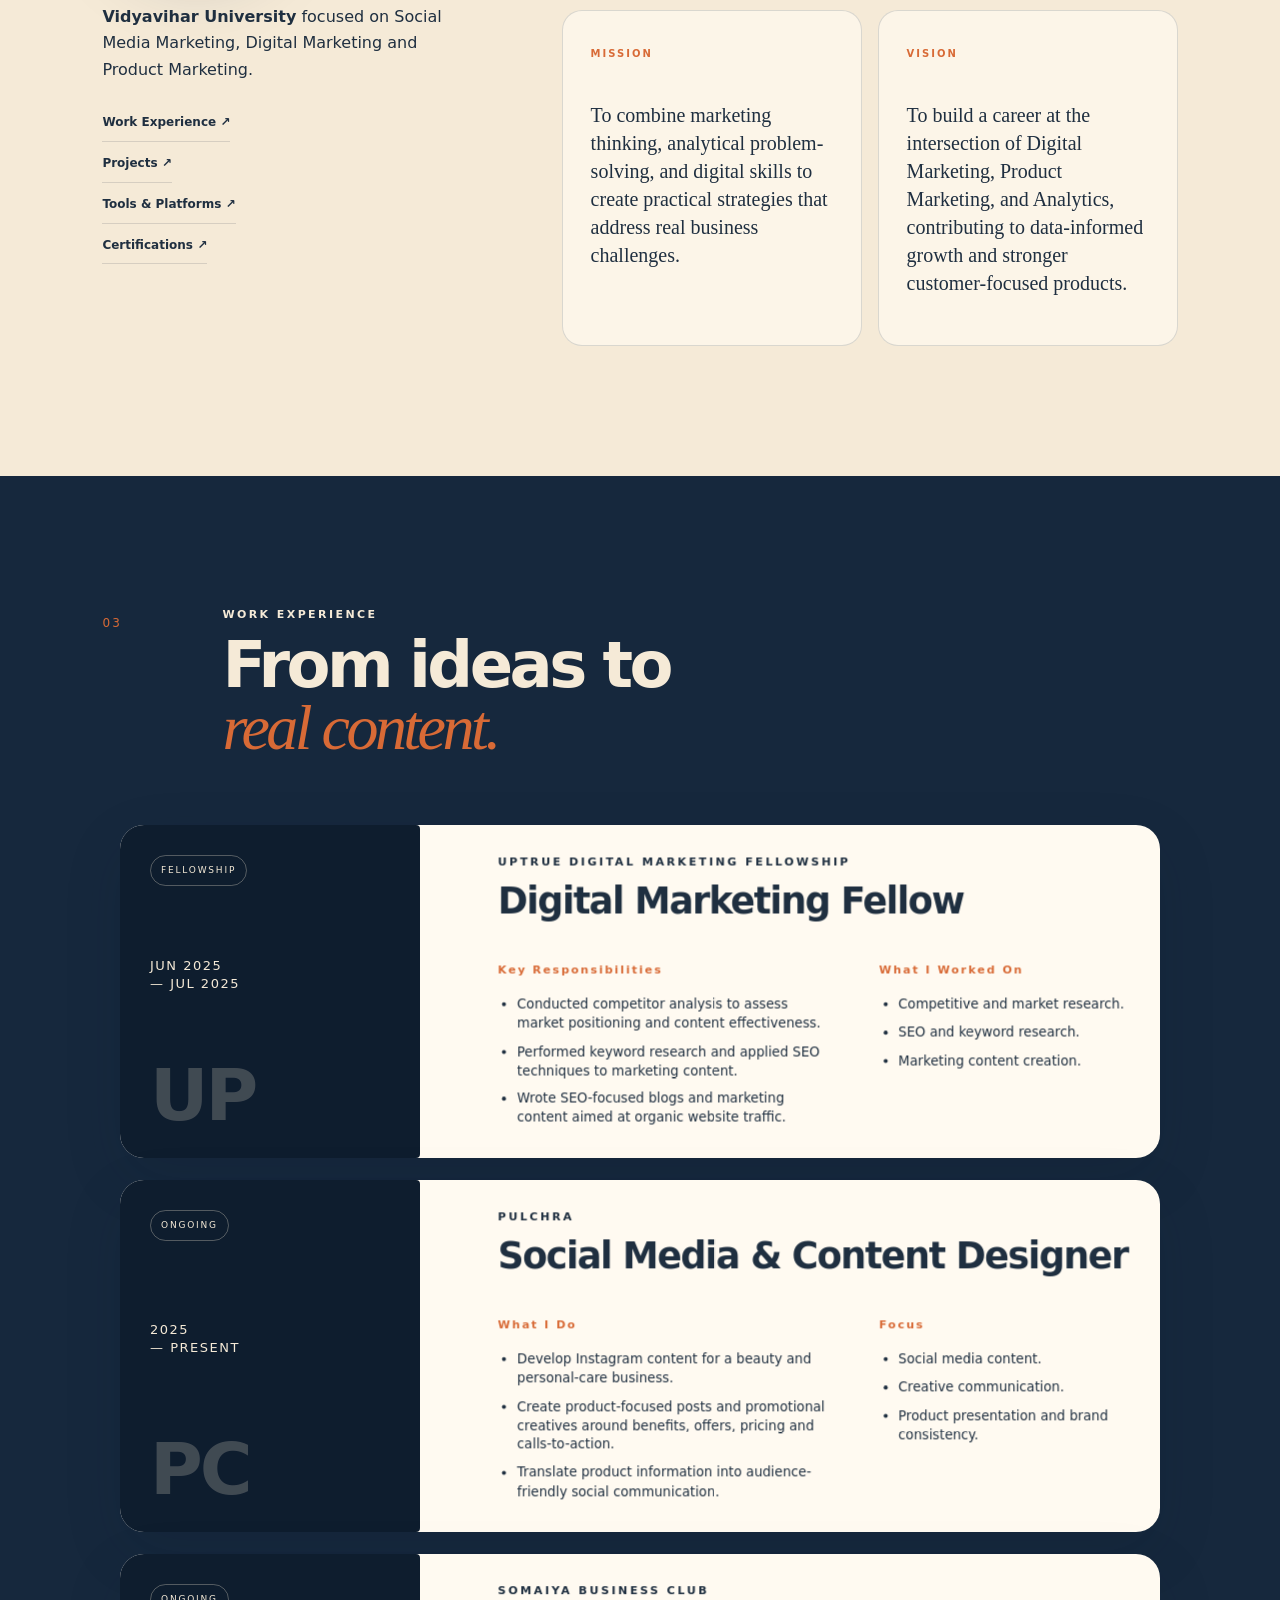
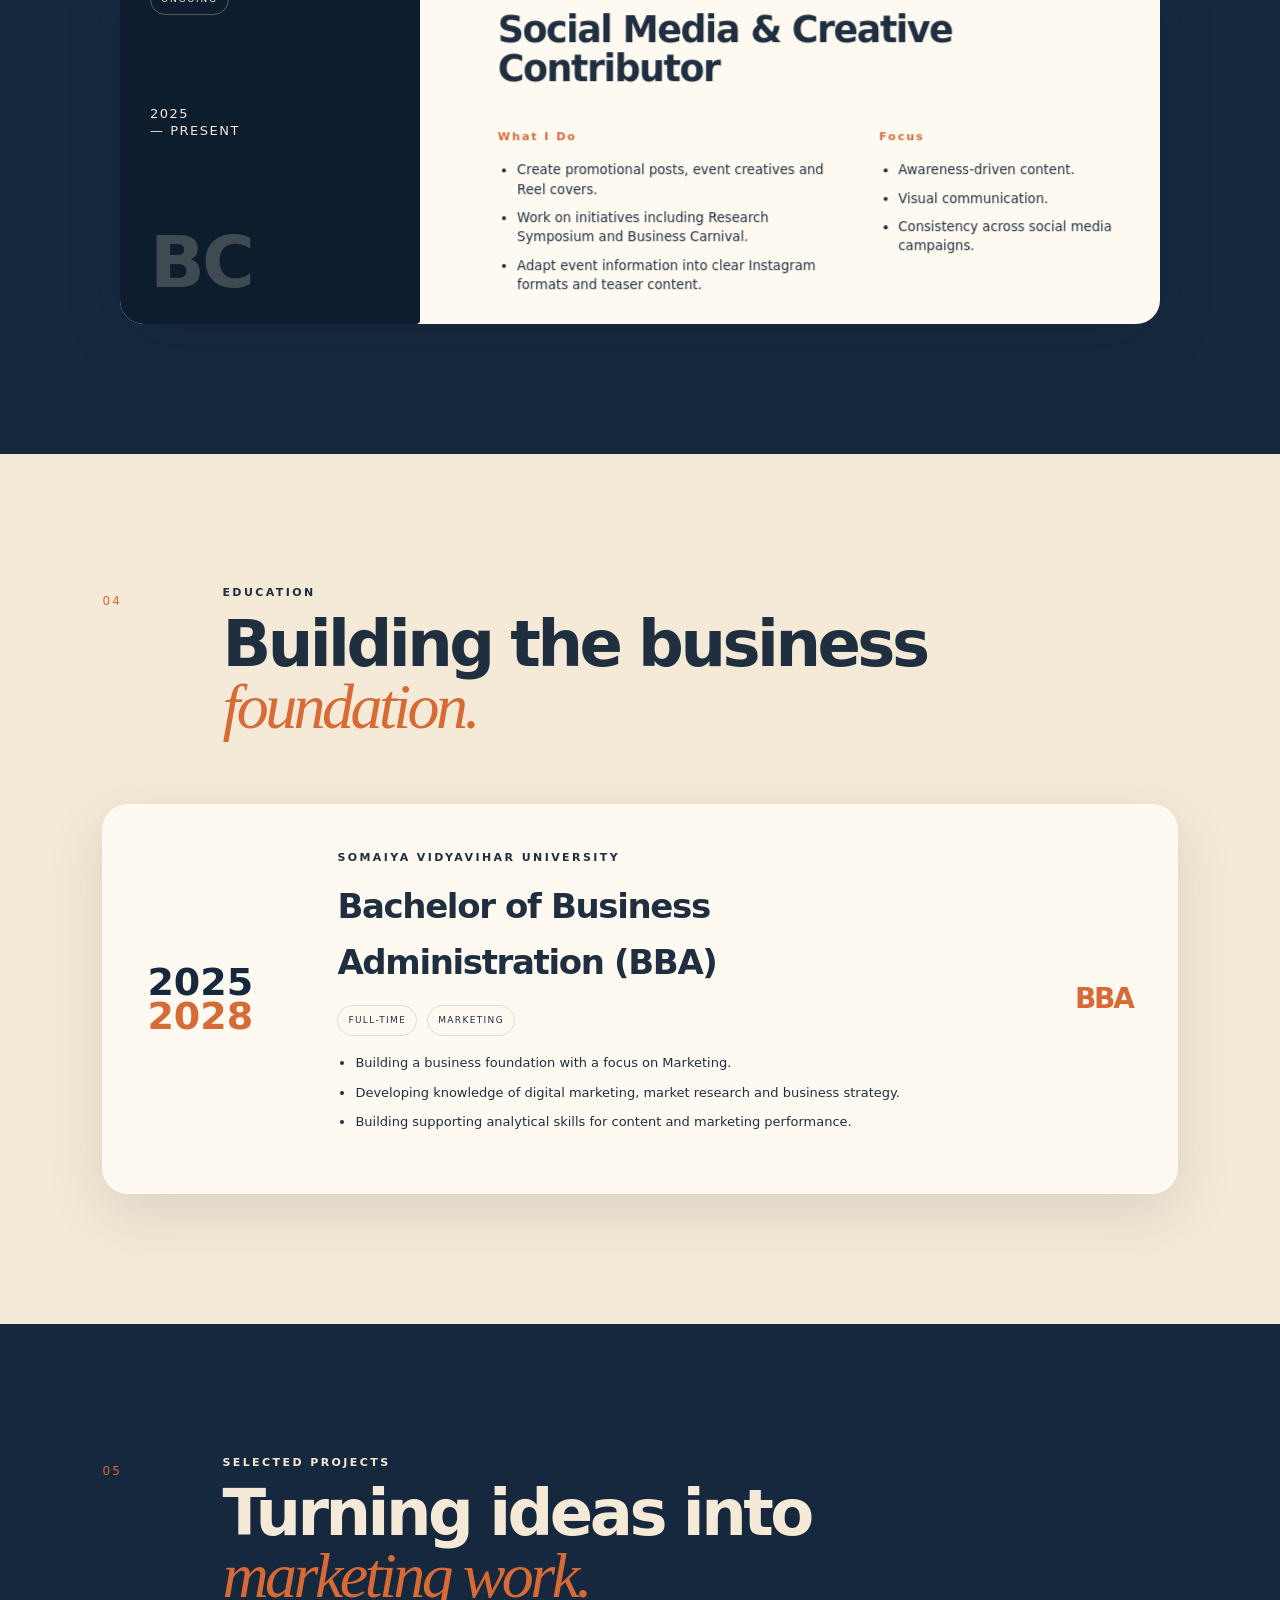
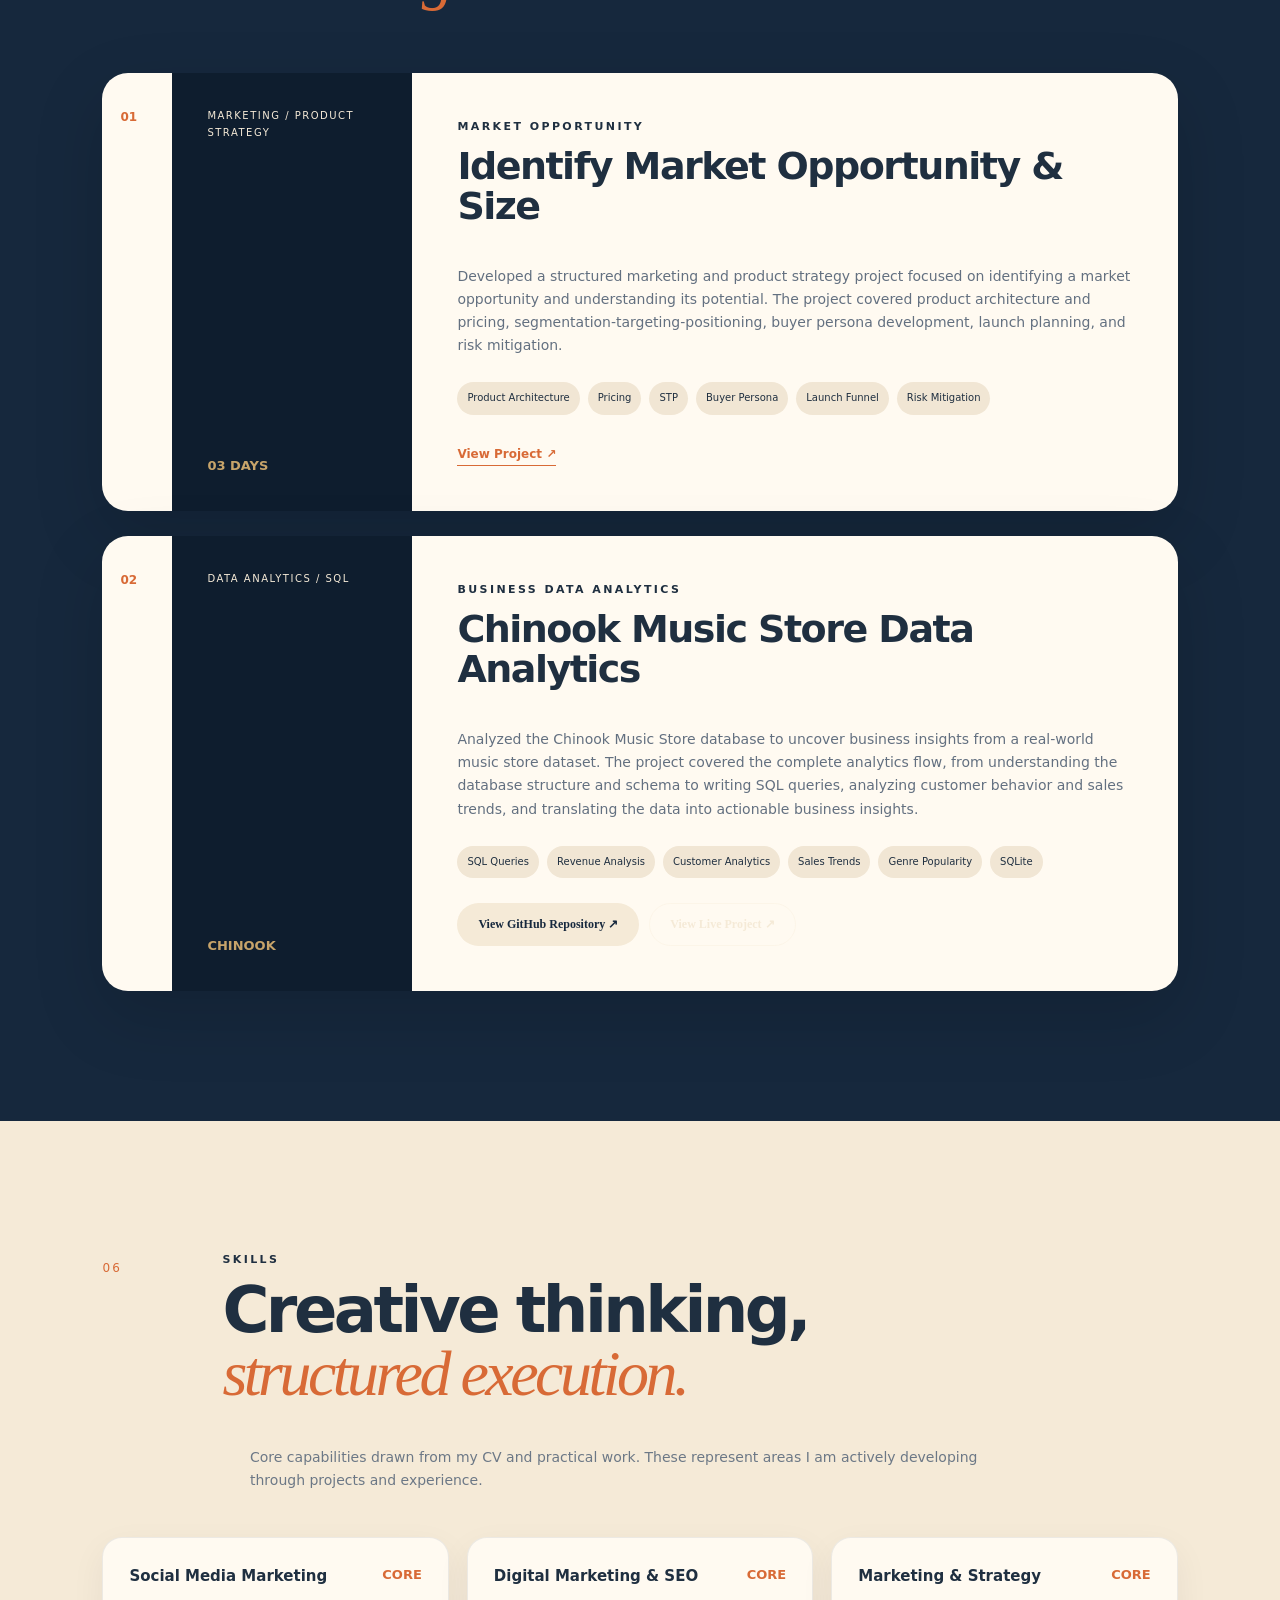
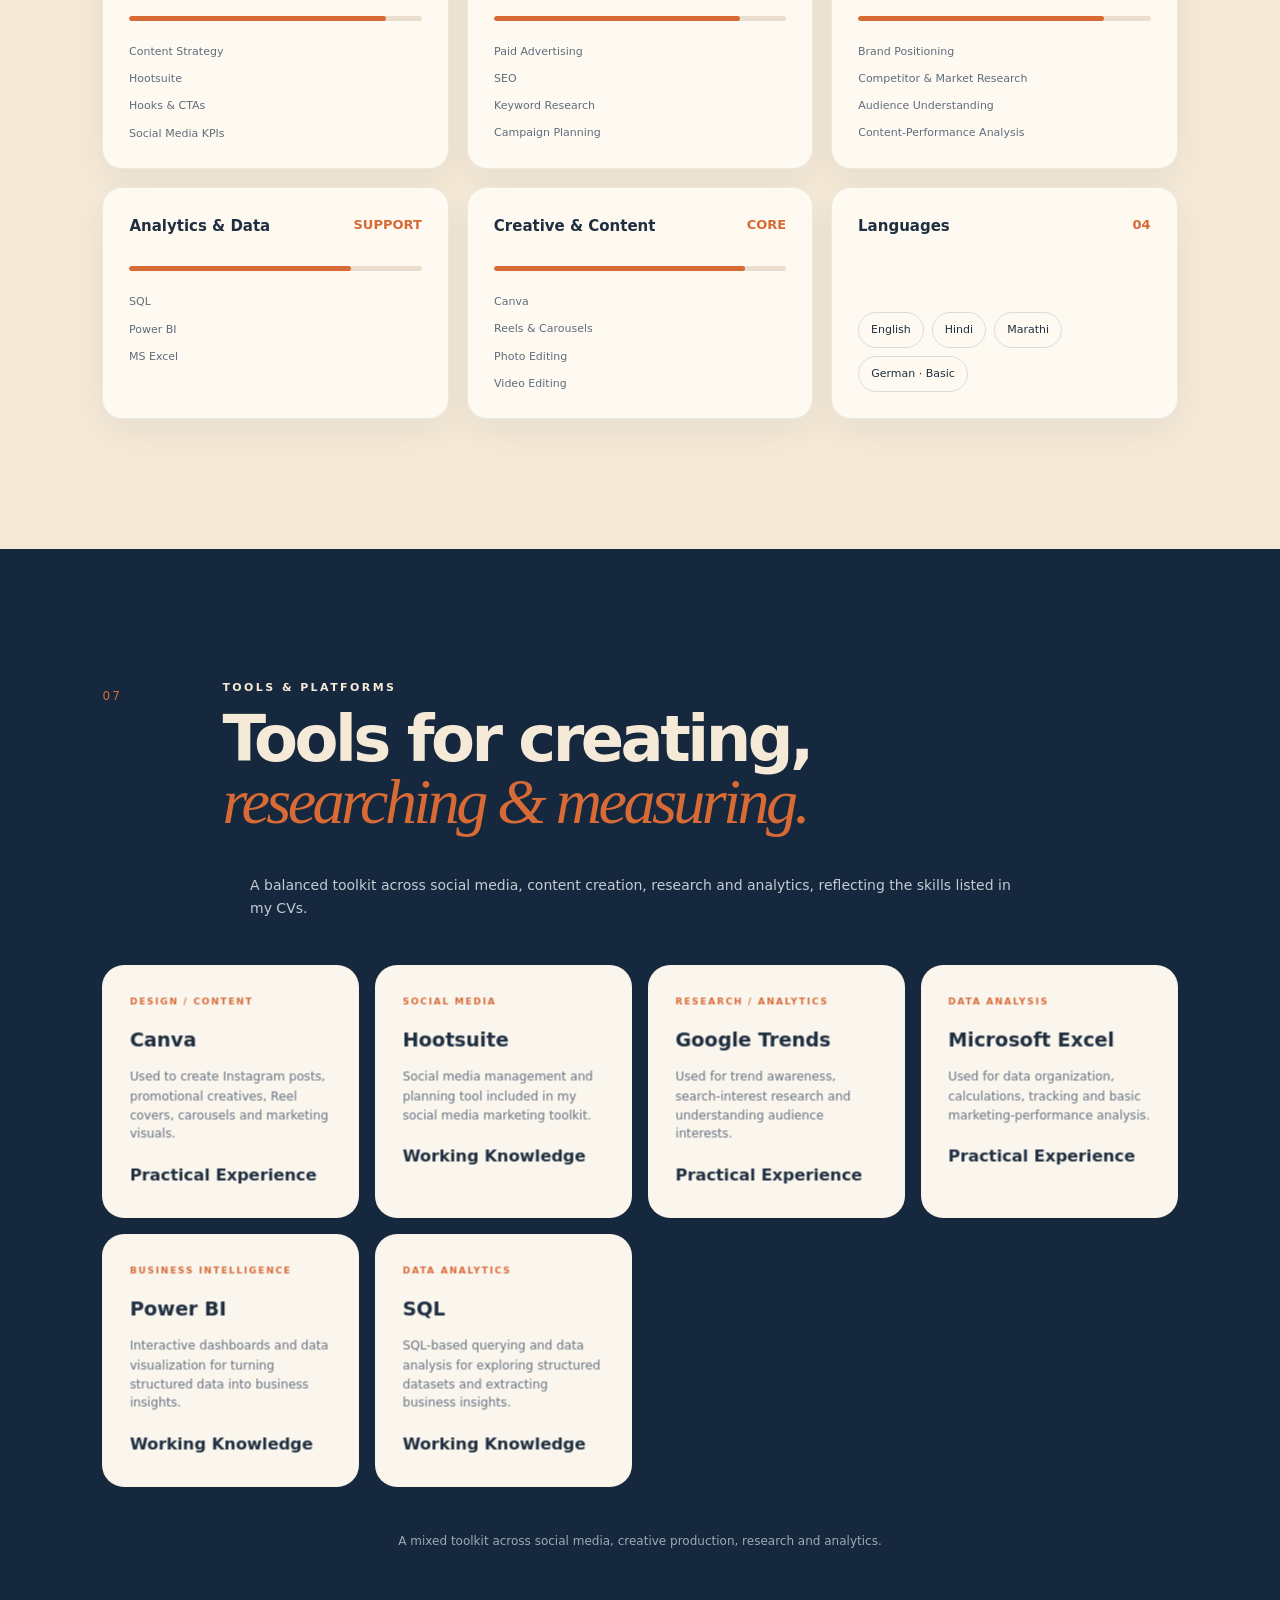
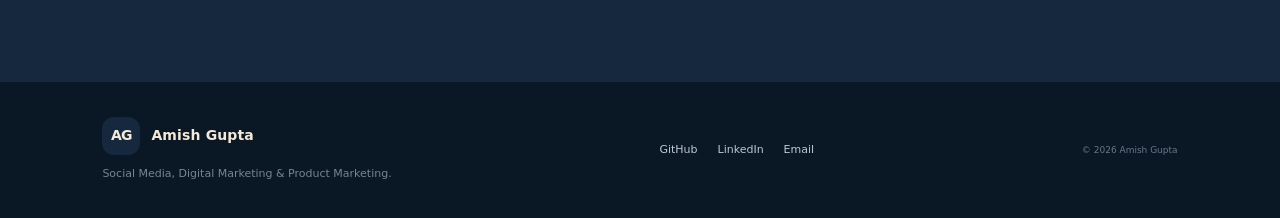
==== commit d3b46f42: "Update contact link to point to contact.html" ====
--- a/index.html
+++ b/index.html
@@ -377,7 +377,7 @@
               <p class="hero-intro">Amish Gupta is a second-year BBA student at Somaiya Vidyavihar University focused on Social Media Marketing, Digital Marketing and Product Marketing, with supporting skills in Marketing Analytics.
     
     He enjoys understanding audiences, translating brand ideas into content, researching competitors and trends, and thinking about how creative communication can support real business objectives. His experience spans social media content, SEO, competitor research, content planning and performance-focused marketing.</p>
-              <div class="hero-actions"><a class="btn btn-primary" href="#about">Learn More About Me <span>↘</span></a><a class="btn btn-ghost" href="#contact">Get In Touch <span>→</span></a></div>
+              <div class="hero-actions"><a class="btn btn-primary" href="#about">Learn More About Me <span>↘</span></a><a class="btn btn-ghost" href="#contact.html">Get In Touch <span>→</span></a></div>
               <div class="socials" aria-label="Social links">
                 <a href="https://github.com/amishgupta13-alt" target="_blank" rel="noopener noreferrer" aria-label="GitHub">GH</a>
                 <a href="https://www.linkedin.com/in/amish-gupta-92267836a/" target="_blank" rel="noopener noreferrer" aria-label="LinkedIn">in</a>
@@ -452,4 +452,4 @@
   <footer class="footer"><div><a class="brand" href="#home"><span>AG</span><b>Amish Gupta</b></a><p>Social Media, Digital Marketing & Product Marketing.</p></div><div class="footer-links"><a href="https://github.com/amishgupta13-alt" target="_blank" rel="noopener noreferrer">GitHub</a><a href="https://www.linkedin.com/in/amish-gupta-92267836a/" target="_blank" rel="noopener noreferrer">LinkedIn</a><a href="mailto:amishgupta13@gmail.com">Email</a></div><small>© <span id="year"></span> Amish Gupta</small></footer>
   <script src="script.js"></script>
 </body>
-</html>+</html>
--- a/styles.css
+++ b/styles.css
@@ -0,0 +1,1725 @@
+:root{
+    --navy:#16283d;
+    --navy2:#0e1d2e;
+    --cream:#f5ead7;
+    --paper:#fffaf1;
+    --gold:#c7a46a;
+    --orange:#d86a36;
+    --ink:#1f2f40;
+    --muted:#687688;
+    --line:rgba(22,40,61,.14);
+    --white:#fff;
+    --shadow:0 20px 60px rgba(14,29,46,.12);
+    --radius:22px
+}
+
+*{
+    box-sizing:border-box
+}
+
+html{
+    scroll-behavior:smooth
+}
+
+body{
+    margin:0;
+    font-family:Inter,system-ui,sans-serif;
+    background:var(--cream);
+    color:var(--ink);
+    line-height:1.65;
+    overflow-x:hidden
+}
+
+a{
+    text-decoration:none;
+    color:inherit
+}
+
+.progress-line{
+    position:fixed;
+    z-index:1000;
+    top:0;
+    left:0;
+    width:0;
+    height:3px;
+    background:var(--orange);
+    transition:width .1s linear
+}
+
+.site-header{
+    position:fixed;
+    z-index:900;
+    top:0;
+    left:0;
+    right:0;
+    height:78px;
+    padding:0 5vw;
+    display:flex;
+    align-items:center;
+    justify-content:space-between;
+    background:rgba(245,234,215,.9);
+    backdrop-filter:blur(18px);
+    border-bottom:1px solid rgba(22,40,61,.08);
+    transition:.35s
+}
+
+.site-header.scrolled{
+    height:68px;
+    box-shadow:0 10px 35px rgba(14,29,46,.08)
+}
+
+.brand{
+    display:flex;
+    align-items:center;
+    gap:11px;
+    font-size:14px;
+    letter-spacing:.01em
+}
+
+.brand span{
+    display:grid;
+    place-items:center;
+    width:38px;
+    height:38px;
+    border-radius:12px;
+    background:var(--navy);
+    color:var(--cream);
+    font-weight:800;
+    letter-spacing:-.06em
+}
+
+.nav{
+    display:flex;
+    gap:24px;
+    font-size:12px;
+    font-weight:600;
+    color:#405064
+}
+
+.nav a{
+    position:relative
+}
+
+.nav a:after{
+    content:"";
+    position:absolute;
+    left:0;
+    right:100%;
+    bottom:-7px;
+    height:2px;
+    background:var(--orange);
+    transition:.3s
+}
+
+.nav a:hover:after,
+.nav a.active:after{
+    right:0
+}
+
+.menu-toggle{
+    display:none;
+    background:none;
+    border:0
+}
+
+.section{
+    position:relative;
+    padding:130px 8vw;
+    scroll-margin-top:70px
+}
+
+.hero{
+    min-height:100vh;
+    padding-top:150px;
+    background:radial-gradient(circle at 80% 45%,rgba(216,106,54,.12),transparent 30%),var(--cream);
+    display:flex;
+    flex-direction:column;
+    justify-content:center
+}
+
+.hero-grid{
+    display:grid;
+    grid-template-columns:1.1fr .9fr;
+    gap:6vw;
+    align-items:center;
+    max-width:1400px;
+    margin:auto;
+    width:100%
+}
+
+.eyebrow,
+.kicker{
+    font-size:11px;
+    letter-spacing:.22em;
+    font-weight:800
+}
+
+.eyebrow{
+    display:flex;
+    align-items:center;
+    gap:10px;
+    color:var(--orange)
+}
+
+.eyebrow span{
+    width:28px;
+    height:1px;
+    background:var(--orange)
+}
+
+h1,
+h2,
+h3,
+p{
+    margin-top:0
+}
+
+h1{
+    font-size:clamp(4rem,8vw,8.5rem);
+    line-height:.88;
+    letter-spacing:-.075em;
+    margin:22px 0;
+    color:var(--navy)
+}
+
+h1 em,
+h2 em{
+    font-family:Georgia,serif;
+    font-weight:400;
+    color:var(--orange)
+}
+
+.role-line{
+    font-size:clamp(15px,1.4vw,20px);
+    font-weight:600;
+    color:#45566a;
+    margin-bottom:25px
+}
+
+.hero-intro{
+    max-width:780px;
+    font-size:15px;
+    color:#5c6978
+}
+
+.hero-actions{
+    display:flex;
+    gap:12px;
+    margin:30px 0
+}
+
+.btn{
+    display:inline-flex;
+    align-items:center;
+    justify-content:center;
+    gap:15px;
+    border-radius:999px;
+    padding:13px 20px;
+    font:600 12px Inter;
+    border:1px solid transparent;
+    cursor:pointer;
+    position:relative;
+    overflow:hidden
+}
+
+.btn span{
+    transition:transform .3s
+}
+
+.btn:hover span{
+    transform:translate(3px,-3px)
+}
+
+.btn-primary{
+    background:var(--orange);
+    color:#fff;
+    box-shadow:0 12px 30px rgba(216,106,54,.2)
+}
+
+.btn-ghost{
+    border-color:rgba(22,40,61,.25);
+    color:var(--navy);
+    background:transparent
+}
+
+.btn-light{
+    background:var(--cream);
+    color:var(--navy)
+}
+
+.btn-outline-light{
+    border-color:rgba(245,234,215,.35);
+    color:var(--cream)
+}
+
+.socials{
+    display:flex;
+    gap:10px
+}
+
+.socials a{
+    width:38px;
+    height:38px;
+    border:1px solid rgba(22,40,61,.18);
+    border-radius:50%;
+    display:grid;
+    place-items:center;
+    font-size:12px;
+    font-weight:800;
+    transition:.3s
+}
+
+.socials a:hover{
+    background:var(--navy);
+    color:var(--cream);
+    transform:translateY(-4px)
+}
+
+.hero-art{
+    min-height:520px;
+    position:relative;
+    display:grid;
+    place-items:center
+}
+
+.monogram{
+    width:min(390px,70vw);
+    aspect-ratio:1;
+    border-radius:50%;
+    background:var(--navy);
+    color:var(--cream);
+    display:flex;
+    flex-direction:column;
+    align-items:center;
+    justify-content:center;
+    box-shadow:0 35px 80px rgba(14,29,46,.2),inset 0 0 0 1px rgba(245,234,215,.18);
+    position:relative;
+    z-index:2
+}
+
+.monogram span{
+    font-size:clamp(90px,12vw,170px);
+    font-weight:800;
+    letter-spacing:-.11em;
+    line-height:1
+}
+
+.monogram small{
+    font-size:10px;
+    letter-spacing:.25em;
+    color:#d9c7a5
+}
+
+.orbit{
+    position:absolute;
+    border:1px solid rgba(216,106,54,.35);
+    border-radius:50%;
+    animation:spin 20s linear infinite
+}
+
+.orbit-a{
+    width:76%;
+    aspect-ratio:1
+}
+
+.orbit-b{
+    width:94%;
+    aspect-ratio:1;
+    animation-direction:reverse;
+    animation-duration:28s;
+    border-color:rgba(22,40,61,.2)
+}
+
+.floating-note{
+    position:absolute;
+    background:var(--paper);
+    padding:14px 16px;
+    border-radius:14px;
+    box-shadow:var(--shadow);
+    font-size:11px;
+    line-height:1.35;
+    z-index:3
+}
+
+.floating-note b{
+    font-size:13px;
+    color:var(--navy)
+}
+
+.note-a{
+    top:12%;
+    left:3%;
+    transform:rotate(-5deg)
+}
+
+.note-b{
+    bottom:18%;
+    right:0;
+    transform:rotate(4deg)
+}
+
+.note-c{
+    top:23%;
+    right:-2%;
+    transform:rotate(5deg)
+}
+
+.hero-footer{
+    display:flex;
+    align-items:center;
+    gap:15px;
+    max-width:1400px;
+    width:100%;
+    margin:50px auto 0;
+    font-size:10px;
+    letter-spacing:.2em;
+    color:#738091
+}
+
+.scroll-line{
+    width:100px;
+    height:1px;
+    background:#9ca7b2
+}
+
+.cream{
+    background:var(--cream)
+}
+
+.navy{
+    background:var(--navy);
+    color:var(--cream)
+}
+
+.section-head{
+    display:grid;
+    grid-template-columns:90px 1fr;
+    gap:30px;
+    max-width:1250px;
+    margin:0 auto 65px
+}
+
+.section-number{
+    font-size:12px;
+    letter-spacing:.18em;
+    color:var(--orange);
+    padding-top:8px
+}
+
+.section-head .kicker{
+    margin-bottom:10px
+}
+
+.section-head h2{
+    font-size:clamp(2.8rem,5vw,5.5rem);
+    line-height:.98;
+    letter-spacing:-.055em;
+    margin:0
+}
+
+.light h2,
+.light .kicker{
+    color:var(--cream)
+}
+
+.about-grid,
+.experience-card,
+.education-card,
+.project-stack,
+.skills-grid,
+.tools-grid,
+.cert-grid,
+.achievement-grid,
+.contact-grid{
+    max-width:1250px;
+    margin:auto
+}
+
+.about-grid{
+    display:grid;
+    grid-template-columns:.75fr 1.25fr;
+    gap:7vw
+}
+
+.profile-monogram{
+    width:190px;
+    aspect-ratio:1;
+    border-radius:50%;
+    background:var(--navy);
+    color:var(--cream);
+    display:grid;
+    place-items:center;
+    font-size:65px;
+    font-weight:800;
+    letter-spacing:-.1em;
+    box-shadow:0 30px 70px rgba(22,40,61,.18);
+    margin-bottom:25px
+}
+
+.about-profile p{
+    max-width:340px
+}
+
+.about-links{
+    display:grid;
+    gap:12px;
+    margin-top:30px
+}
+
+.about-links a{
+    font-size:12px;
+    font-weight:700;
+    padding-bottom:8px;
+    border-bottom:1px solid var(--line);
+    width:max-content
+}
+
+.about-links a:hover{
+    color:var(--orange)
+}
+
+.about-text p{
+    max-width:800px
+}
+
+.lead{
+    font-size:24px;
+    line-height:1.45;
+    color:var(--navy)
+}
+
+.mission-grid{
+    display:grid;
+    grid-template-columns:1fr 1fr;
+    gap:16px;
+    margin-top:40px
+}
+
+.flip-card{
+    perspective:1000px;
+    min-height:220px
+}
+
+.flip-card>div{
+    height:100%;
+    padding:28px;
+    border:1px solid rgba(22,40,61,.15);
+    background:rgba(255,250,241,.65);
+    border-radius:20px;
+    transition:transform .8s;
+    transform-style:preserve-3d
+}
+
+.flip-card:hover>div{
+    transform:rotateY(7deg) translateY(-5px)
+}
+
+.flip-card span{
+    font-size:10px;
+    letter-spacing:.2em;
+    font-weight:800;
+    color:var(--orange)
+}
+
+.flip-card p{
+    margin-top:35px;
+    font-family:Georgia,serif;
+    font-size:20px;
+    line-height:1.4
+}
+
+
+/* =========================
+   WORK EXPERIENCE
+   ========================= */
+
+.experience-card{
+    display:grid;
+    grid-template-columns:260px 1fr;
+    background:var(--paper);
+    color:var(--ink);
+    border-radius:26px;
+    overflow:hidden;
+    box-shadow:var(--shadow);
+    width:100%;
+    min-width:0
+}
+
+.exp-side{
+    background:var(--navy2);
+    color:var(--cream);
+    padding:35px;
+    display:flex;
+    flex-direction:column;
+    justify-content:space-between;
+    min-height:480px;
+    min-width:0
+}
+
+.badge{
+    font-size:9px;
+    letter-spacing:.2em;
+    padding:7px 10px;
+    border:1px solid rgba(245,234,215,.3);
+    border-radius:99px;
+    width:max-content
+}
+
+.exp-date{
+    font-size:12px;
+    line-height:1.5;
+    letter-spacing:.1em
+}
+
+.exp-mark{
+    font-size:70px;
+    font-weight:800;
+    opacity:.12
+}
+
+.exp-body{
+    padding:50px;
+    min-width:0;
+    width:100%
+}
+
+.exp-body h3{
+    font-size:42px;
+    letter-spacing:-.04em;
+    margin-bottom:5px
+}
+
+.muted{
+    color:#7a8794;
+    font-size:12px
+}
+
+.exp-columns{
+    display:grid;
+    grid-template-columns:1fr 1fr;
+    gap:45px;
+    margin-top:40px;
+    min-width:0
+}
+
+.exp-columns>div{
+    min-width:0
+}
+
+.exp-columns h4{
+    font-size:11px;
+    letter-spacing:.17em;
+    color:var(--orange)
+}
+
+ul{
+    padding-left:18px
+}
+
+.exp-columns li{
+    margin-bottom:10px;
+    font-size:13px;
+    overflow-wrap:anywhere
+}
+
+
+/* =========================
+   EDUCATION
+   ========================= */
+
+.education-card{
+    display:grid;
+    grid-template-columns:150px 1fr 140px;
+    align-items:center;
+    gap:40px;
+    padding:45px;
+    background:var(--paper);
+    border-radius:26px;
+    box-shadow:var(--shadow)
+}
+
+.edu-year{
+    font-size:38px;
+    line-height:.9;
+    font-weight:800;
+    color:var(--navy)
+}
+
+.edu-year span{
+    color:var(--orange)
+}
+
+.edu-main h3{
+    font-size:34px;
+    margin:8px 0 15px;
+    letter-spacing:-.04em
+}
+
+.edu-meta{
+    display:flex;
+    gap:10px;
+    flex-wrap:wrap
+}
+
+.edu-meta span{
+    font-size:9px;
+    letter-spacing:.15em;
+    padding:7px 10px;
+    border:1px solid var(--line);
+    border-radius:99px
+}
+
+.edu-main li{
+    font-size:13px;
+    margin-bottom:8px
+}
+
+.edu-icon{
+    font-size:28px;
+    font-weight:800;
+    text-align:right;
+    color:var(--orange);
+    letter-spacing:-.08em
+}
+
+
+/* =========================
+   PROJECTS
+   ========================= */
+
+.projects-section{
+    overflow:hidden
+}
+
+.project-stack{
+    display:grid;
+    gap:25px
+}
+
+.project-card{
+    display:grid;
+    grid-template-columns:70px 240px 1fr;
+    background:var(--paper);
+    color:var(--ink);
+    border-radius:26px;
+    overflow:hidden;
+    min-height:390px;
+    box-shadow:0 25px 70px rgba(0,0,0,.15);
+    transition:.35s
+}
+
+.project-card:hover{
+    transform:translateY(-6px);
+    box-shadow:0 35px 90px rgba(0,0,0,.22)
+}
+
+.project-num{
+    padding:35px 18px;
+    color:var(--orange);
+    font-size:12px;
+    font-weight:800
+}
+
+.project-side{
+    background:var(--navy2);
+    color:var(--cream);
+    padding:35px;
+    display:flex;
+    flex-direction:column;
+    justify-content:space-between;
+    min-width:0
+}
+
+.project-side span{
+    font-size:10px;
+    letter-spacing:.15em
+}
+
+.project-side strong{
+    font-size:13px;
+    color:var(--gold)
+}
+
+.project-content{
+    padding:45px;
+    min-width:0
+}
+
+.project-content h3{
+    font-size:38px;
+    line-height:1.05;
+    letter-spacing:-.04em
+}
+
+.project-content>p:not(.kicker){
+    max-width:780px;
+    font-size:14px;
+    color:#637080
+}
+
+.outcomes{
+    display:flex;
+    flex-wrap:wrap;
+    gap:8px;
+    margin:25px 0
+}
+
+.outcomes span{
+    font-size:10px;
+    padding:8px 10px;
+    background:#f1e6d4;
+    border-radius:99px
+}
+
+.text-link{
+    font-size:12px;
+    font-weight:800;
+    color:var(--orange);
+    border-bottom:1px solid var(--orange);
+    padding-bottom:4px
+}
+
+.project-actions{
+    display:flex;
+    gap:10px;
+    margin-top:25px;
+    flex-wrap:wrap
+}
+
+
+/* =========================
+   SKILLS
+   ========================= */
+
+.skills-grid{
+    display:grid;
+    grid-template-columns:repeat(3,1fr);
+    gap:18px
+}
+
+.section-intro{
+    max-width:780px;
+    margin:-25px auto 45px;
+    font-size:14px;
+    color:#6c7886
+}
+
+.light-copy{
+    color:#c4cbd3
+}
+
+.skill-card{
+    background:var(--paper);
+    border:1px solid rgba(22,40,61,.08);
+    border-radius:20px;
+    padding:28px;
+    box-shadow:0 12px 35px rgba(22,40,61,.06);
+    transition:.35s
+}
+
+.skill-card:hover{
+    transform:translateY(-5px);
+    box-shadow:var(--shadow)
+}
+
+.skill-head{
+    display:flex;
+    justify-content:space-between;
+    gap:20px
+}
+
+.skill-head h3{
+    font-size:15px
+}
+
+.skill-head b{
+    color:var(--orange);
+    font-size:13px
+}
+
+.bar{
+    height:5px;
+    background:#eadfce;
+    border-radius:99px;
+    overflow:hidden;
+    margin:12px 0 22px
+}
+
+.bar i{
+    display:block;
+    height:100%;
+    width:var(--w);
+    background:var(--orange);
+    border-radius:inherit;
+    transform-origin:left;
+    animation:barIn 1.2s ease both
+}
+
+.skill-list{
+    display:grid;
+    gap:9px
+}
+
+.skill-list span{
+    display:flex;
+    justify-content:space-between;
+    font-size:11px;
+    color:#5f6c7c
+}
+
+.skill-list b{
+    color:#9a6c43
+}
+
+.languages{
+    display:flex;
+    flex-direction:column;
+    justify-content:space-between
+}
+
+.language-pills{
+    display:flex;
+    flex-wrap:wrap;
+    gap:8px
+}
+
+.language-pills span{
+    border:1px solid var(--line);
+    padding:8px 12px;
+    border-radius:99px;
+    font-size:11px
+}
+
+
+/* =========================
+   TOOLS
+   ========================= */
+
+.tools-section{
+    overflow:hidden
+}
+
+.tools-grid{
+    display:grid;
+    grid-template-columns:repeat(4,1fr);
+    gap:16px
+}
+
+.tool-card{
+    min-height:340px;
+    background:rgba(255,250,241,.98);
+    color:var(--ink);
+    border:1px solid rgba(245,234,215,.35);
+    border-radius:22px;
+    padding:26px;
+    display:flex;
+    flex-direction:column;
+    justify-content:space-between;
+    transform-style:preserve-3d;
+    transition:transform .35s,box-shadow .35s
+}
+
+.tool-card:hover{
+    box-shadow:0 25px 60px rgba(0,0,0,.22)
+}
+
+.tool-card img{
+    width:64px;
+    height:64px;
+    object-fit:contain;
+    margin-bottom:30px;
+    transition:.35s
+}
+
+.tool-card:hover img{
+    transform:scale(1.08);
+    filter:drop-shadow(0 8px 18px rgba(216,106,54,.25))
+}
+
+.tool-card small{
+    font-size:9px;
+    letter-spacing:.18em;
+    color:var(--orange);
+    font-weight:800
+}
+
+.tool-card h3{
+    font-size:19px;
+    margin:7px 0
+}
+
+.tool-card p{
+    font-size:12px;
+    color:#657282
+}
+
+.tool-card>b{
+    font-size:10px;
+    color:#7a8793
+}
+
+.tool-note{
+    text-align:center;
+    margin:45px 0 0;
+    color:#9ea9b3;
+    font-size:12px
+}
+
+
+/* =========================
+   CERTIFICATES
+   ========================= */
+
+.cert-grid{
+    display:grid;
+    grid-template-columns:1fr 1fr;
+    gap:22px
+}
+
+.cert-card{
+    background:var(--paper);
+    border-radius:22px;
+    overflow:hidden;
+    box-shadow:var(--shadow);
+    transition:.4s
+}
+
+.cert-card:hover{
+    transform:rotate(.7deg) translateY(-6px)
+}
+
+.cert-image{
+    height:300px;
+    background:#eae3d8;
+    display:grid;
+    place-items:center;
+    overflow:hidden
+}
+
+.cert-image img{
+    width:100%;
+    height:100%;
+    object-fit:contain;
+    transition:transform .8s
+}
+
+.cert-card:hover .cert-image img{
+    transform:scale(1.05)
+}
+
+.cert-body{
+    padding:26px
+}
+
+.cert-body>span,
+.achievement-card>span{
+    font-size:9px;
+    letter-spacing:.16em;
+    color:var(--orange);
+    font-weight:800
+}
+
+.cert-body h3{
+    font-size:24px;
+    letter-spacing:-.03em;
+    margin:8px 0
+}
+
+.cert-body p{
+    font-size:12px;
+    color:#657282
+}
+
+.cert-body>b{
+    font-size:9px;
+    letter-spacing:.12em;
+    color:#7c8893
+}
+
+
+/* =========================
+   STATS
+   ========================= */
+
+.stats-grid{
+    display:grid;
+    grid-template-columns:repeat(4,1fr);
+    max-width:1250px;
+    margin:0 auto 45px;
+    border-top:1px solid var(--line);
+    border-bottom:1px solid var(--line)
+}
+
+.stats-grid div{
+    padding:28px 18px;
+    border-right:1px solid var(--line);
+    text-align:center
+}
+
+.stats-grid div:last-child{
+    border:0
+}
+
+.stats-grid b{
+    display:block;
+    font-size:42px;
+    letter-spacing:-.06em;
+    color:var(--navy)
+}
+
+.stats-grid b:after{
+    content:"+"
+}
+
+.stats-grid div:nth-child(1) b:after,
+.stats-grid div:nth-child(4) b:after{
+    content:""
+}
+
+.stats-grid span{
+    font-size:10px;
+    letter-spacing:.13em;
+    color:#7c8893;
+    text-transform:uppercase
+}
+
+.achievement-grid{
+    display:grid;
+    grid-template-columns:repeat(2,1fr);
+    gap:18px
+}
+
+.achievement-card{
+    background:var(--paper);
+    padding:30px;
+    border-radius:20px;
+    border:1px solid var(--line);
+    min-height:235px;
+    transition:.35s
+}
+
+.achievement-card:hover{
+    transform:translateY(-5px);
+    border-color:rgba(216,106,54,.45)
+}
+
+.achievement-card h3{
+    font-size:25px;
+    letter-spacing:-.03em;
+    margin:12px 0 4px
+}
+
+.achievement-card p{
+    font-size:12px;
+    color:var(--orange);
+    font-weight:700
+}
+
+.achievement-card div{
+    font-size:13px;
+    color:#637080
+}
+
+
+/* =========================
+   CONTACT
+   ========================= */
+
+.contact-section{
+    padding-bottom:80px
+}
+
+.contact-grid{
+    display:grid;
+    grid-template-columns:1.05fr .95fr;
+    gap:20px
+}
+
+.contact-form{
+    background:var(--paper);
+    padding:40px;
+    border-radius:24px;
+    color:var(--ink);
+    box-shadow:var(--shadow)
+}
+
+.field{
+    position:relative;
+    margin-bottom:28px
+}
+
+.field input,
+.field textarea{
+    width:100%;
+    border:0;
+    border-bottom:1px solid #b7c0c8;
+    background:transparent;
+    padding:13px 0 10px;
+    outline:0;
+    font:14px Inter;
+    color:var(--ink)
+}
+
+.field textarea{
+    min-height:130px;
+    resize:vertical
+}
+
+.field label{
+    position:absolute;
+    left:0;
+    top:12px;
+    color:#82909d;
+    font-size:12px;
+    pointer-events:none;
+    transition:.25s
+}
+
+.field:after{
+    content:"";
+    position:absolute;
+    bottom:0;
+    left:0;
+    width:0;
+    height:2px;
+    background:var(--orange);
+    transition:.35s
+}
+
+.field:focus-within:after{
+    width:100%
+}
+
+.field:focus-within label,
+.field input:not(:placeholder-shown)+label,
+.field textarea:not(:placeholder-shown)+label{
+    top:-7px;
+    font-size:9px;
+    color:var(--orange);
+    font-weight:800;
+    letter-spacing:.08em
+}
+
+.send-btn{
+    border:0
+}
+
+.form-note{
+    font-size:10px;
+    color:#8a96a2;
+    margin:14px 0 0
+}
+
+.contact-panel{
+    background:var(--navy2);
+    padding:45px;
+    border-radius:24px;
+    color:var(--cream);
+    display:flex;
+    flex-direction:column;
+    justify-content:space-between
+}
+
+.contact-panel h3{
+    font-size:34px;
+    line-height:1.1;
+    max-width:450px
+}
+
+.contact-list{
+    display:grid;
+    gap:10px
+}
+
+.contact-list>a,
+.contact-list>div{
+    display:grid;
+    grid-template-columns:42px 1fr;
+    gap:14px;
+    align-items:center;
+    padding:12px 0;
+    border-bottom:1px solid rgba(245,234,215,.12);
+    transition:.3s
+}
+
+.contact-list a:hover{
+    transform:translateX(7px)
+}
+
+.contact-list>span,
+.contact-list a>span{
+    width:36px;
+    height:36px;
+    border:1px solid rgba(245,234,215,.25);
+    border-radius:50%;
+    display:grid;
+    place-items:center
+}
+
+.contact-list small{
+    display:block;
+    font-size:8px;
+    letter-spacing:.18em;
+    color:#93a0ad
+}
+
+.contact-list b{
+    font-size:12px;
+    font-weight:600
+}
+
+
+/* =========================
+   FOOTER
+   ========================= */
+
+.footer{
+    background:#0a1725;
+    color:#bfc7cf;
+    padding:35px 8vw;
+    display:flex;
+    align-items:center;
+    justify-content:space-between;
+    gap:30px
+}
+
+.footer .brand{
+    color:var(--cream)
+}
+
+.footer p{
+    font-size:11px;
+    margin:10px 0 0;
+    color:#778594
+}
+
+.footer-links{
+    display:flex;
+    gap:20px;
+    font-size:11px
+}
+
+.footer-links a:hover{
+    color:var(--orange)
+}
+
+.footer>small{
+    font-size:9px;
+    color:#687887
+}
+
+
+/* =========================
+   ANIMATIONS
+   ========================= */
+
+.reveal{
+    opacity:0;
+    transform:translateY(35px);
+    transition:opacity .8s ease,transform .8s ease
+}
+
+.reveal.visible{
+    opacity:1;
+    transform:none
+}
+
+.delay-1{
+    transition-delay:.12s
+}
+
+.delay-2{
+    transition-delay:.24s
+}
+
+@keyframes spin{
+    to{
+        transform:rotate(360deg)
+    }
+}
+
+@keyframes barIn{
+    from{
+        transform:scaleX(0)
+    }
+    to{
+        transform:scaleX(1)
+    }
+}
+
+
+/* =========================
+   TABLET
+   ========================= */
+
+@media(max-width:1100px){
+
+    .nav{
+        gap:14px
+    }
+
+    .tools-grid{
+        grid-template-columns:repeat(3,1fr)
+    }
+
+    .skills-grid{
+        grid-template-columns:repeat(2,1fr)
+    }
+}
+
+
+/* =========================
+   MOBILE / TABLET
+   ========================= */
+
+@media(max-width:850px){
+
+    .site-header{
+        padding:0 5vw
+    }
+
+    .menu-toggle{
+        display:grid;
+        gap:5px
+    }
+
+    .menu-toggle span{
+        width:23px;
+        height:2px;
+        background:var(--navy);
+        transition:.3s
+    }
+
+    .nav{
+        position:absolute;
+        top:68px;
+        left:0;
+        right:0;
+        background:var(--cream);
+        padding:20px 5vw;
+        display:grid;
+        grid-template-columns:1fr 1fr;
+        gap:14px;
+        transform:translateY(-140%);
+        transition:.35s;
+        box-shadow:0 15px 30px rgba(22,40,61,.1)
+    }
+
+    .nav.open{
+        transform:translateY(0)
+    }
+
+    .hero-grid{
+        grid-template-columns:1fr
+    }
+
+    .hero-art{
+        min-height:400px;
+        order:-1
+    }
+
+    .hero{
+        padding-top:120px
+    }
+
+    .hero-footer{
+        display:none
+    }
+
+    .about-grid{
+        grid-template-columns:1fr
+    }
+
+
+    /* FIXED WORK EXPERIENCE */
+
+    .experience-card{
+        grid-template-columns:minmax(0,1fr);
+        width:100%;
+        max-width:100%;
+        min-width:0
+    }
+
+    .exp-side{
+        width:100%;
+        min-width:0;
+        min-height:170px;
+        flex-direction:row;
+        align-items:center;
+        padding:35px
+    }
+
+    .exp-mark{
+        display:none
+    }
+
+    .exp-body{
+        width:100%;
+        max-width:100%;
+        min-width:0;
+        padding:35px 28px
+    }
+
+    .exp-columns{
+        grid-template-columns:minmax(0,1fr);
+        width:100%;
+        min-width:0;
+        gap:30px
+    }
+
+    .exp-columns>div{
+        min-width:0;
+        width:100%
+    }
+
+    .exp-columns ul{
+        padding-left:18px;
+        margin:0
+    }
+
+    .exp-columns li{
+        overflow-wrap:anywhere;
+        word-break:normal
+    }
+
+
+    .education-card{
+        grid-template-columns:1fr
+    }
+
+    .edu-icon{
+        text-align:left
+    }
+
+    .project-card{
+        grid-template-columns:55px 1fr
+    }
+
+    .project-side{
+        grid-column:2;
+        min-height:100px;
+        flex-direction:row
+    }
+
+    .project-content{
+        grid-column:2
+    }
+
+    .tools-grid{
+        grid-template-columns:repeat(2,1fr)
+    }
+
+    .cert-grid,
+    .achievement-grid,
+    .contact-grid{
+        grid-template-columns:1fr
+    }
+
+    .contact-panel{
+        min-height:500px
+    }
+
+    .footer{
+        flex-wrap:wrap
+    }
+}
+
+
+/* =========================
+   SMALL MOBILE
+   ========================= */
+
+@media(max-width:560px){
+
+    .section{
+        padding:95px 5vw
+    }
+
+    .section-head{
+        grid-template-columns:1fr;
+        gap:8px;
+        margin-bottom:40px
+    }
+
+    .section-head h2{
+        font-size:2.7rem
+    }
+
+    .hero h1{
+        font-size:4.5rem
+    }
+
+    .hero-art{
+        min-height:330px
+    }
+
+    .monogram{
+        width:250px
+    }
+
+    .floating-note{
+        font-size:9px;
+        padding:9px
+    }
+
+    .note-a{
+        left:0
+    }
+
+    .note-c{
+        right:0
+    }
+
+    .mission-grid,
+    .skills-grid,
+    .tools-grid{
+        grid-template-columns:1fr
+    }
+
+
+    /* EXTRA MOBILE FIX FOR EXPERIENCE CARD */
+
+    .experience-card{
+        width:100%;
+        max-width:100%;
+        min-width:0;
+        border-radius:22px
+    }
+
+    .exp-side{
+        width:100%;
+        min-width:0;
+        min-height:150px;
+        padding:28px
+    }
+
+    .exp-body{
+        width:100%;
+        min-width:0;
+        padding:30px 24px
+    }
+
+    .exp-body h3{
+        font-size:32px;
+        line-height:1.05;
+        overflow-wrap:anywhere
+    }
+
+    .exp-columns{
+        width:100%;
+        min-width:0;
+        grid-template-columns:minmax(0,1fr);
+        gap:25px;
+    }
+
+    .exp-columns>div{
+        width:100%;
+        min-width:0
+    }
+
+    .exp-columns li{
+        font-size:13px;
+        overflow-wrap:anywhere
+    }
+
+
+    /* PROJECTS - ORIGINAL MOBILE BEHAVIOUR */
+
+    .project-card{
+        grid-template-columns:1fr
+    }
+
+    .project-num{
+        padding-bottom:0
+    }
+
+    .project-side,
+    .project-content{
+        grid-column:1
+    }
+
+    .project-content{
+        padding:30px
+    }
+
+    .project-content h3{
+        font-size:30px
+    }
+
+    .stats-grid{
+        grid-template-columns:1fr 1fr
+    }
+
+    .stats-grid div:nth-child(2){
+        border-right:0
+    }
+
+    .stats-grid div{
+        border-bottom:1px solid var(--line)
+    }
+
+    .stats-grid b{
+        font-size:32px
+    }
+
+    .cert-image{
+        height:220px
+    }
+
+    .contact-form,
+    .contact-panel{
+        padding:28px
+    }
+
+    .footer{
+        padding:30px 5vw;
+        display:grid
+    }
+
+    .footer-links{
+        order:3
+    }
+
+    .hero-actions{
+        flex-direction:column;
+        align-items:stretch
+    }
+
+    .btn{
+        width:100%
+    }
+}
+
+
+/* =========================
+   REDUCED MOTION
+   ========================= */
+
+@media(prefers-reduced-motion:reduce){
+
+    html{
+        scroll-behavior:auto
+    }
+
+    .reveal{
+        opacity:1;
+        transform:none;
+        transition:none
+    }
+
+    .orbit,
+    .bar i{
+        animation:none
+    }
+
+    .tool-card,
+    .cert-card,
+    .project-card,
+    .skill-card{
+        transition:none
+    }
+
+    .btn span{
+        transition:none
+    }
+}
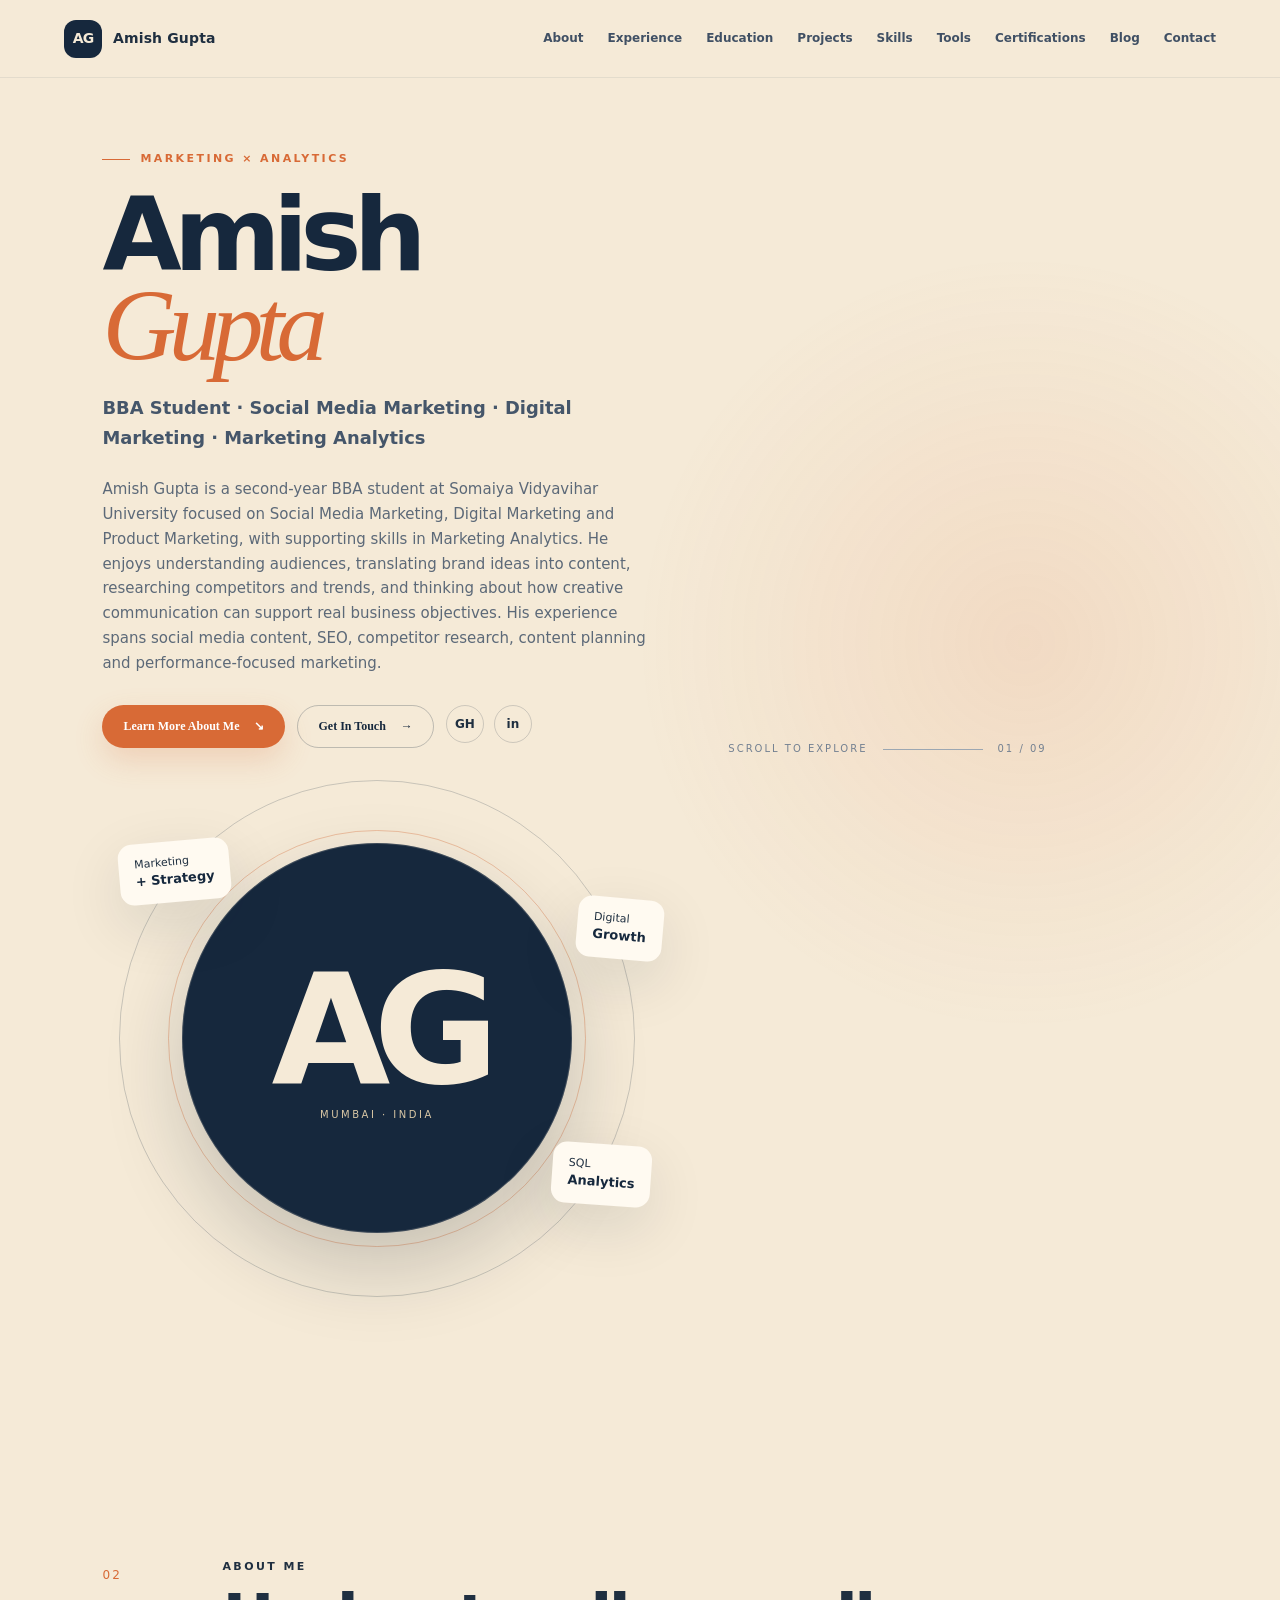
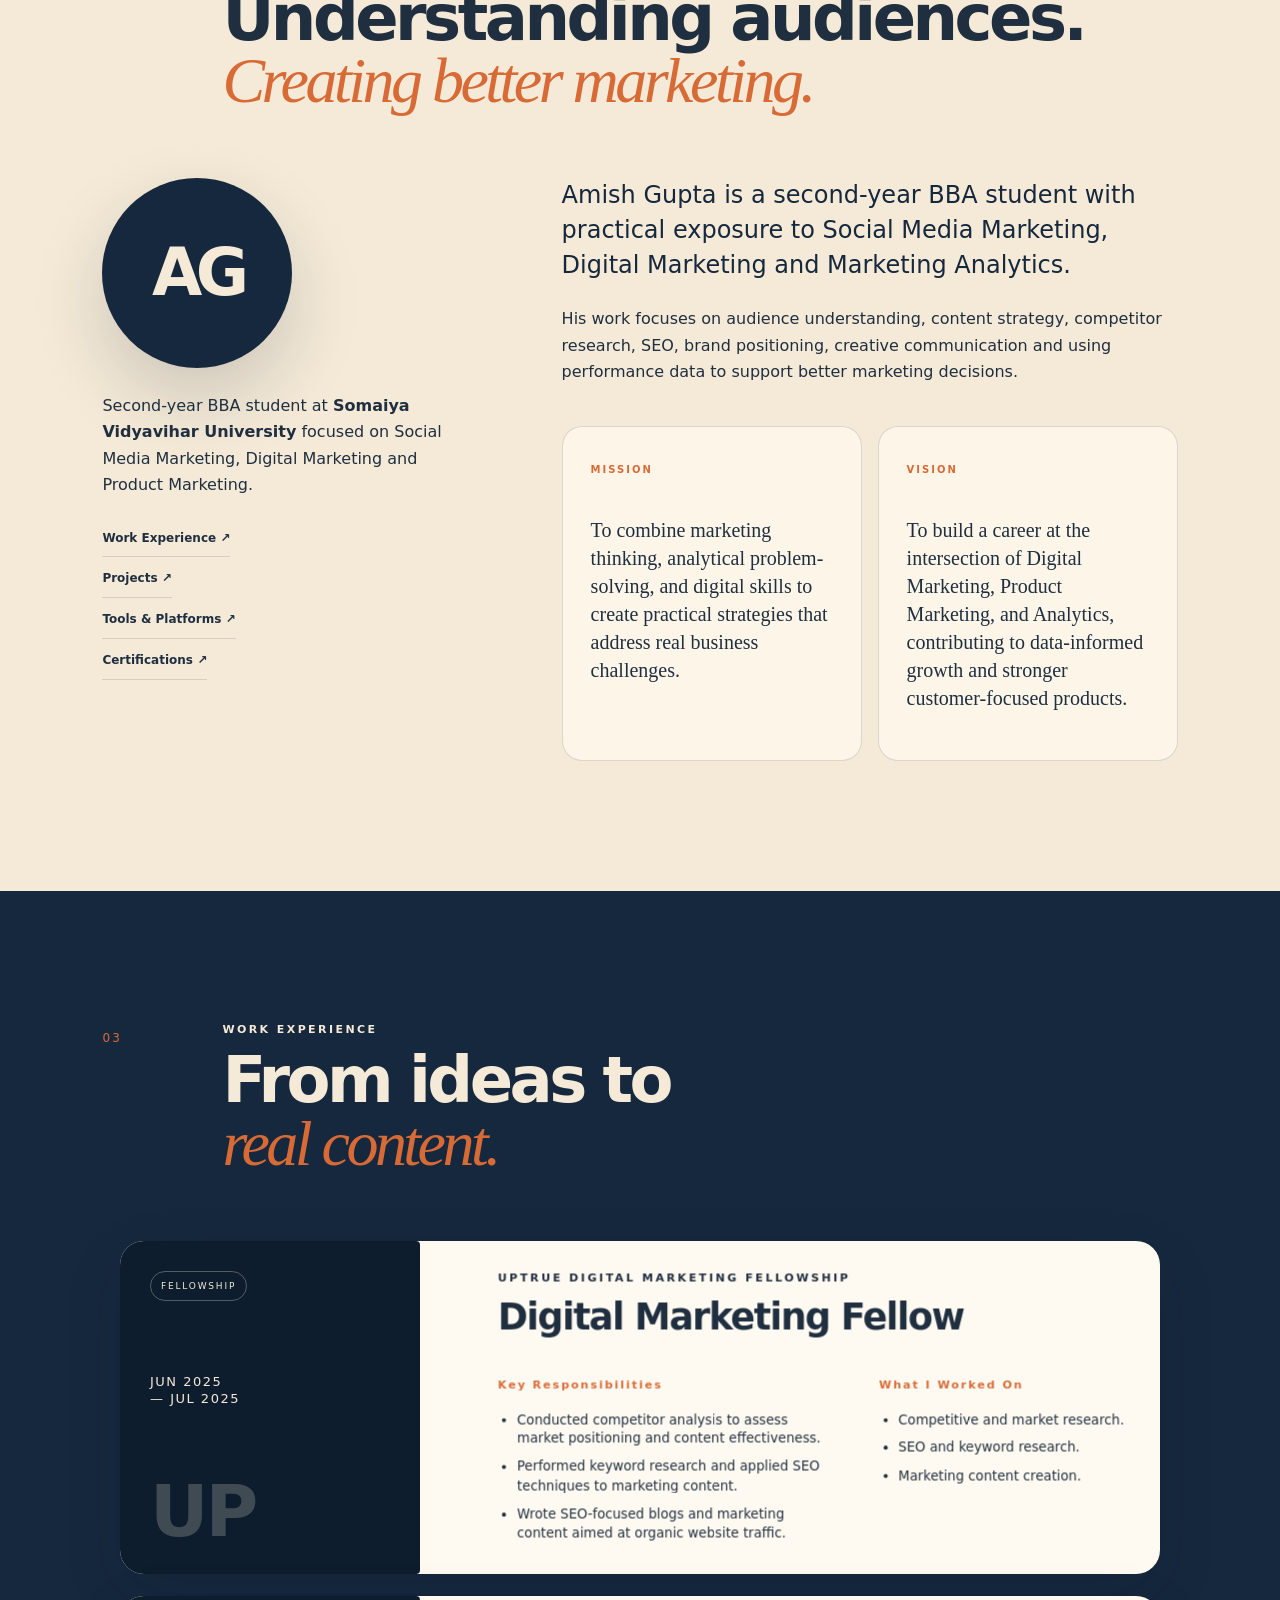
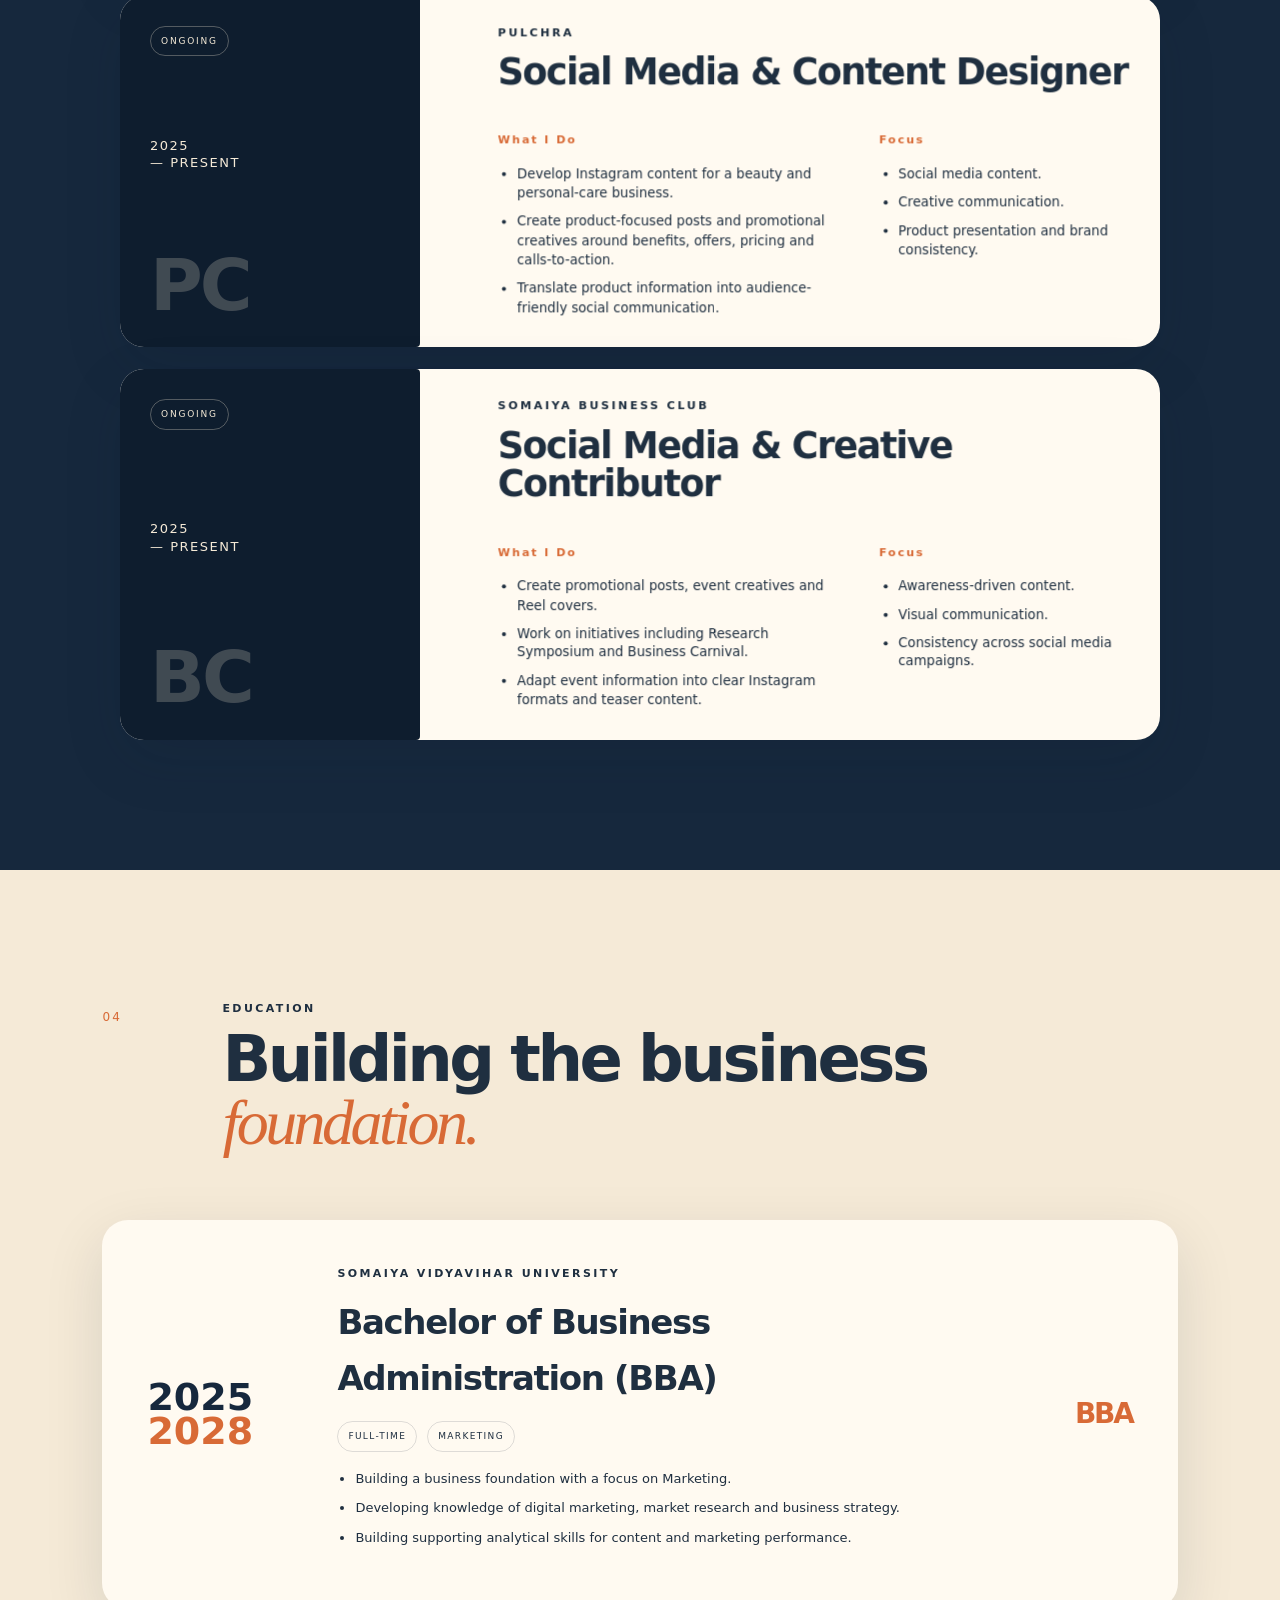
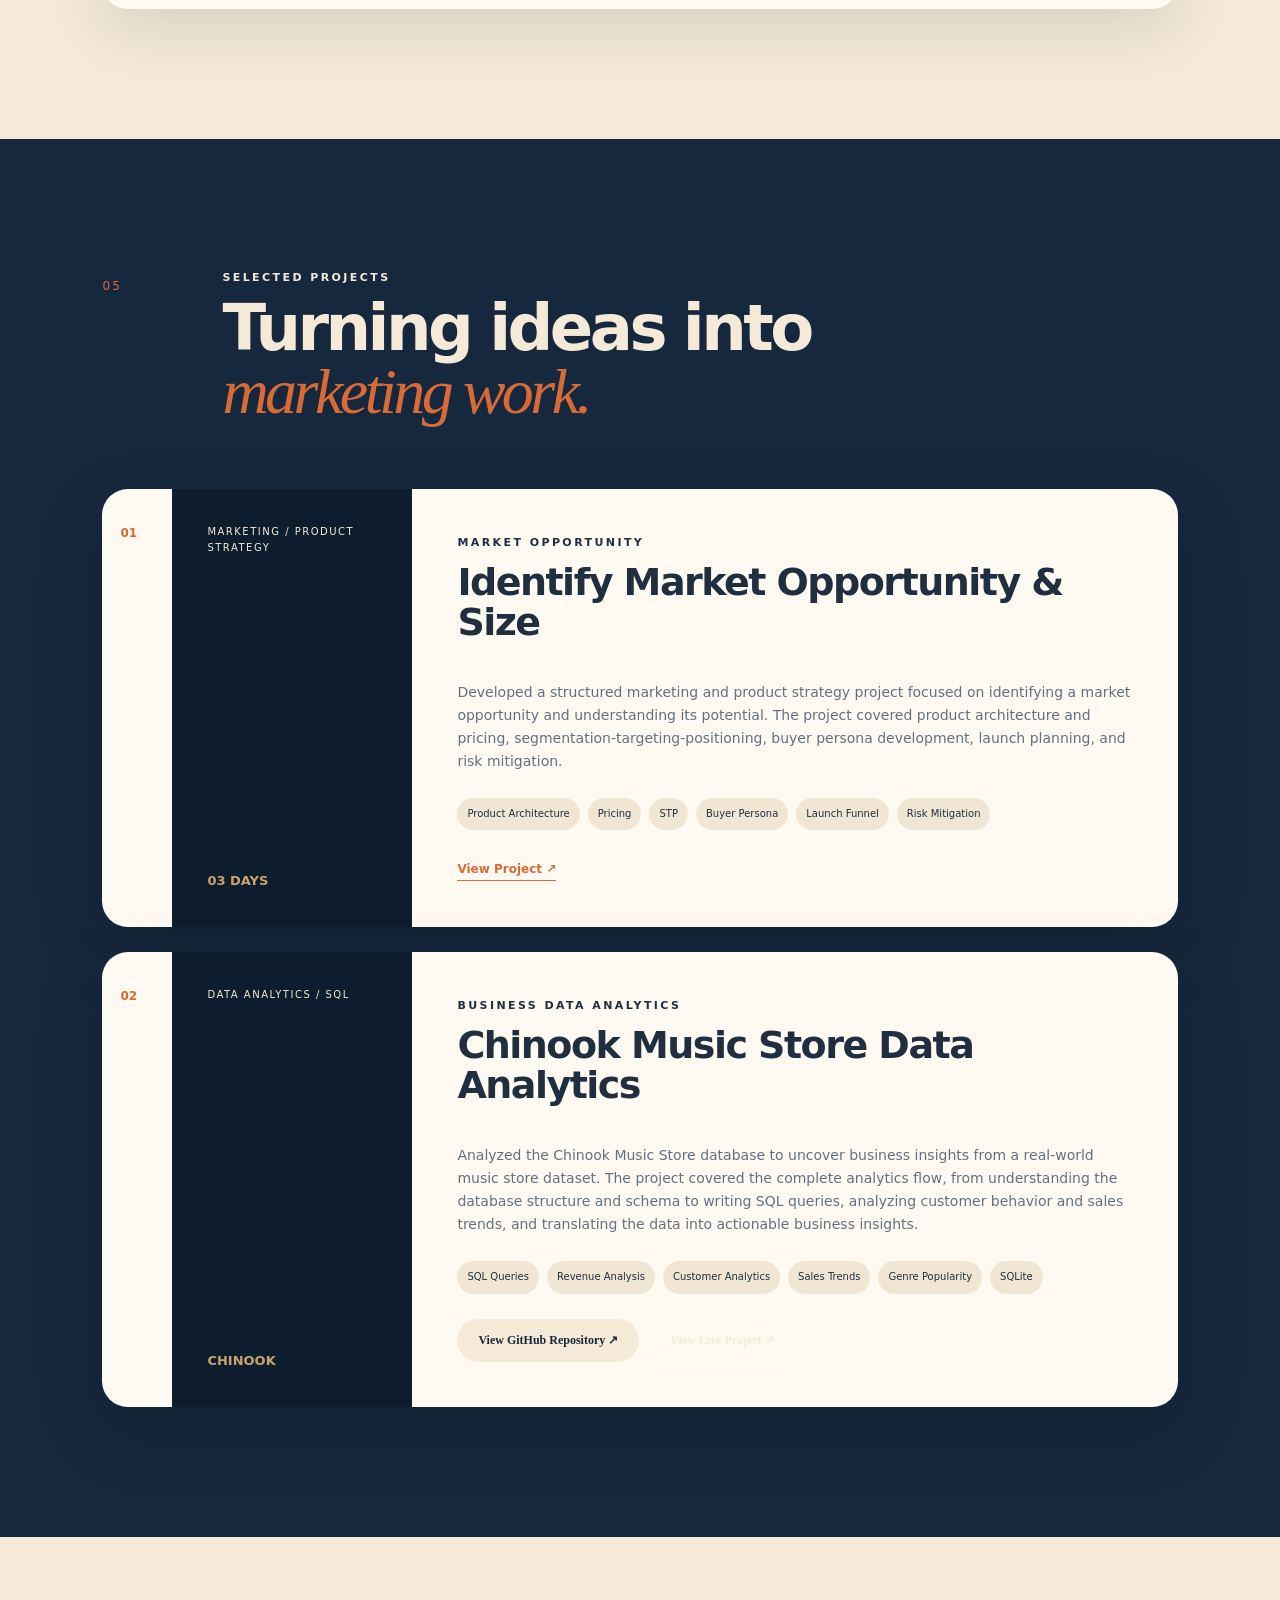
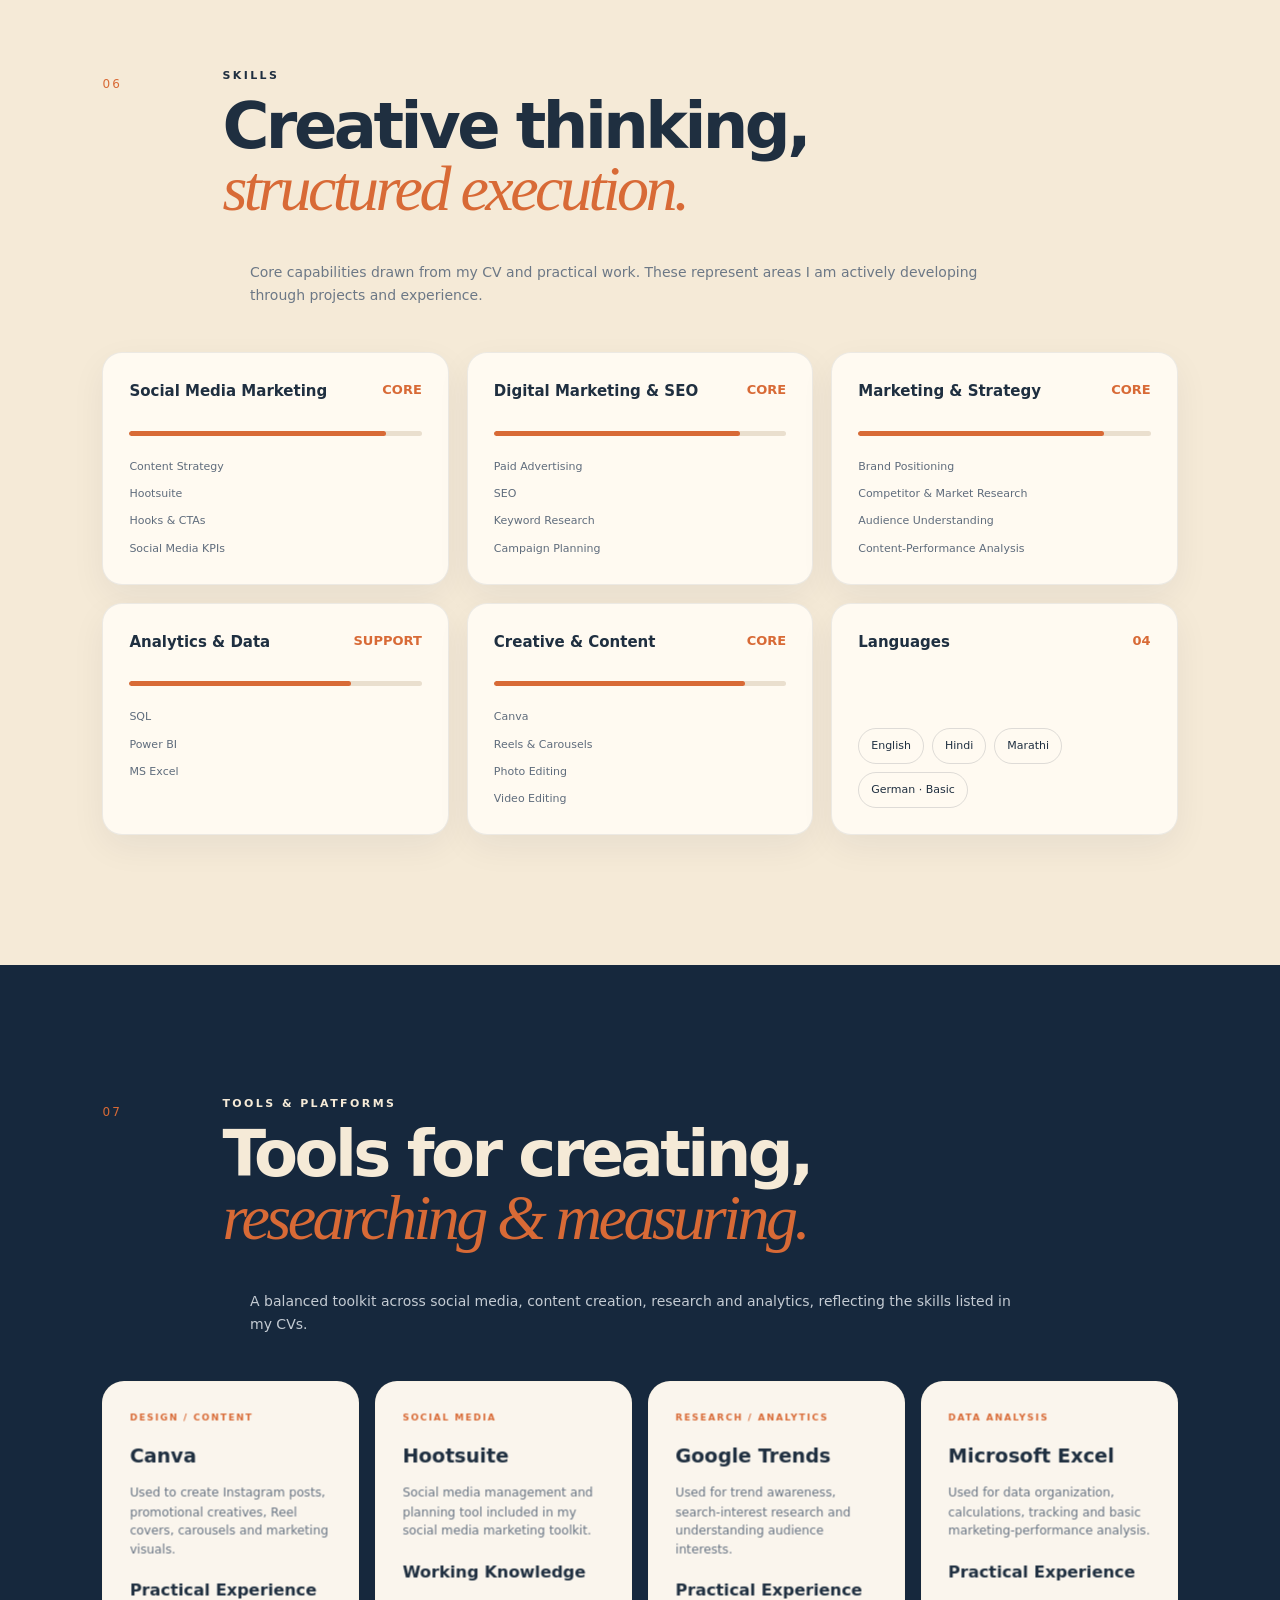
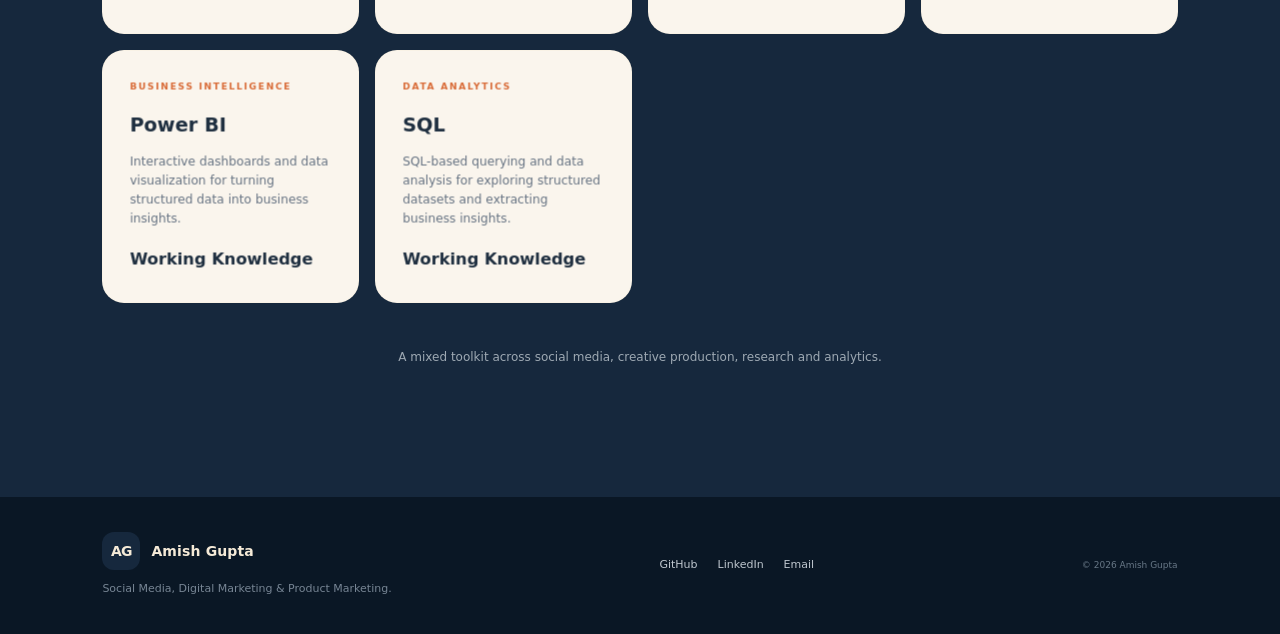
==== commit 2ed2b626: "Update index.html" ====
--- a/index.html
+++ b/index.html
@@ -377,7 +377,7 @@
               <p class="hero-intro">Amish Gupta is a second-year BBA student at Somaiya Vidyavihar University focused on Social Media Marketing, Digital Marketing and Product Marketing, with supporting skills in Marketing Analytics.
     
     He enjoys understanding audiences, translating brand ideas into content, researching competitors and trends, and thinking about how creative communication can support real business objectives. His experience spans social media content, SEO, competitor research, content planning and performance-focused marketing.</p>
-              <div class="hero-actions"><a class="btn btn-primary" href="#about">Learn More About Me <span>↘</span></a><a class="btn btn-ghost" href="#contact.html">Get In Touch <span>→</span></a></div>
+              <div class="hero-actions"><a class="btn btn-primary" href="#about">Learn More About Me <span>↘</span></a><a class="btn btn-ghost" href="contact.html">Get In Touch <span>→</span></a>
               <div class="socials" aria-label="Social links">
                 <a href="https://github.com/amishgupta13-alt" target="_blank" rel="noopener noreferrer" aria-label="GitHub">GH</a>
                 <a href="https://www.linkedin.com/in/amish-gupta-92267836a/" target="_blank" rel="noopener noreferrer" aria-label="LinkedIn">in</a>
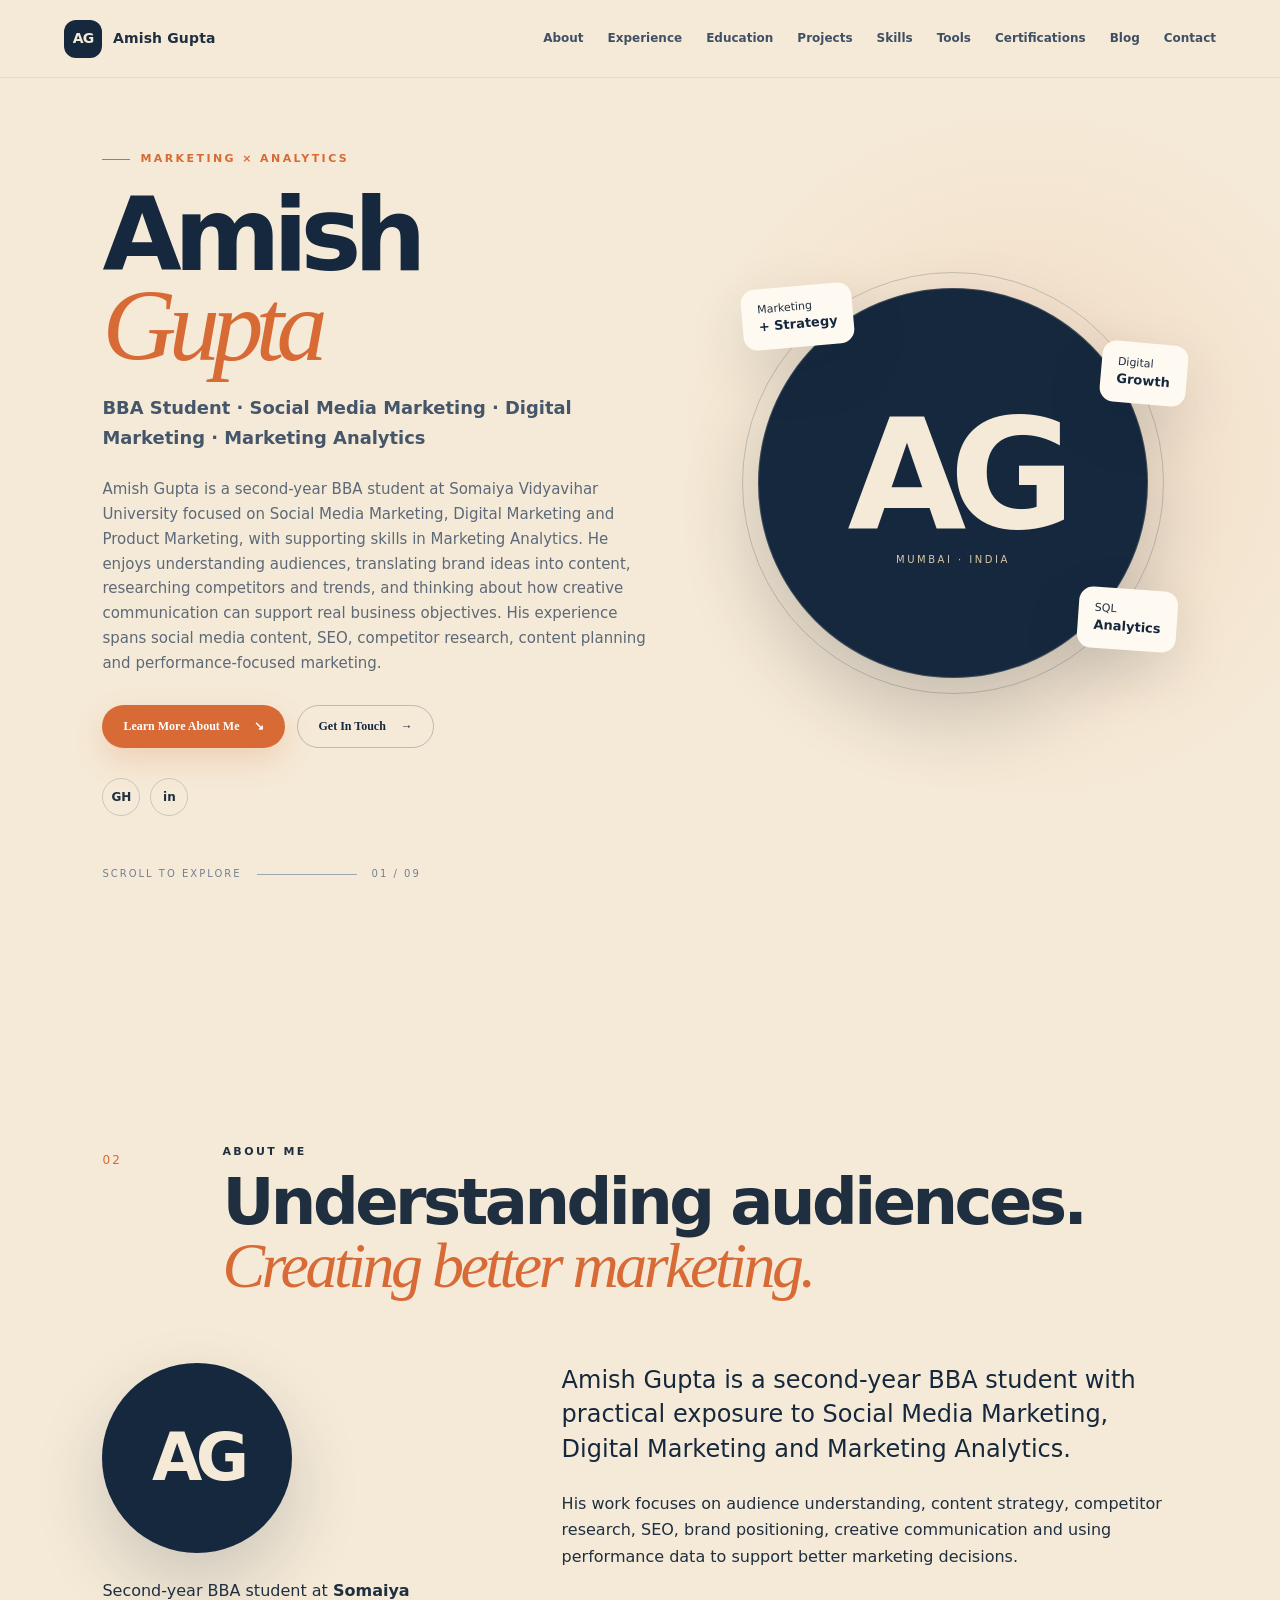
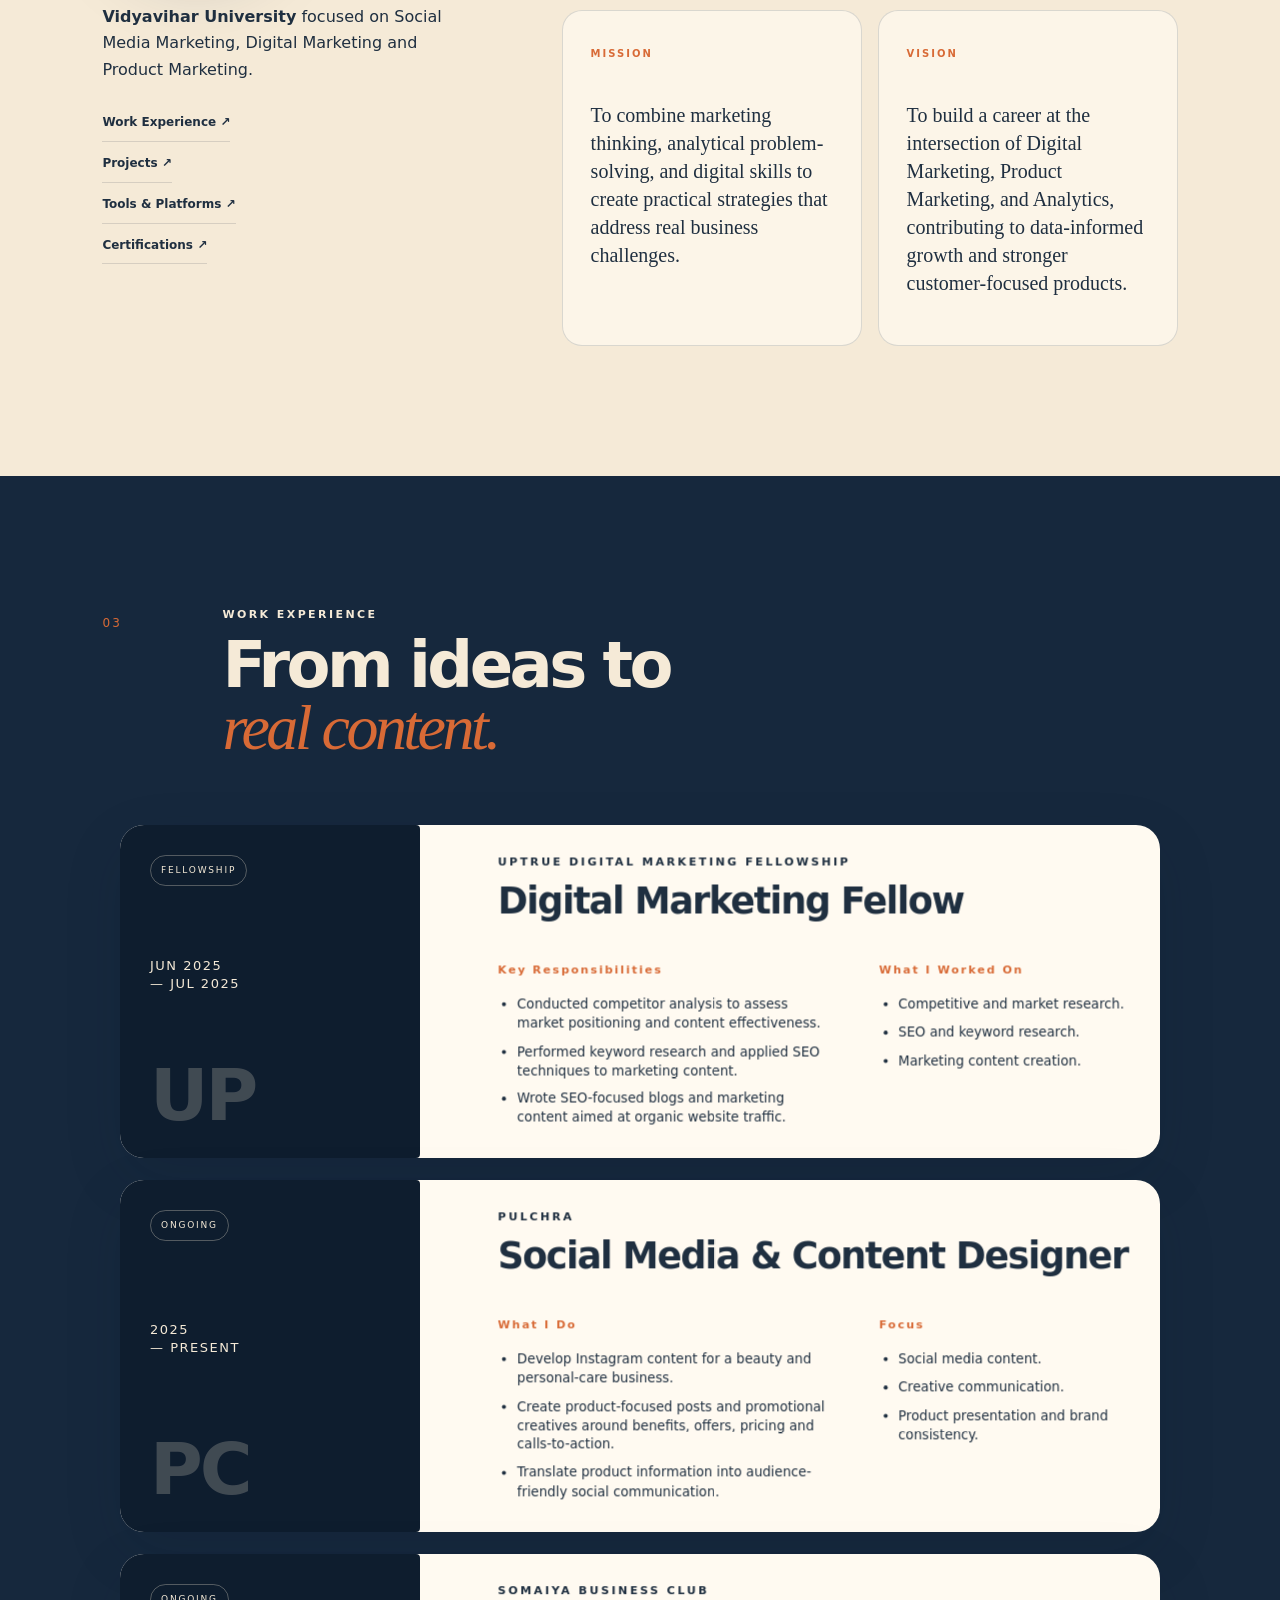
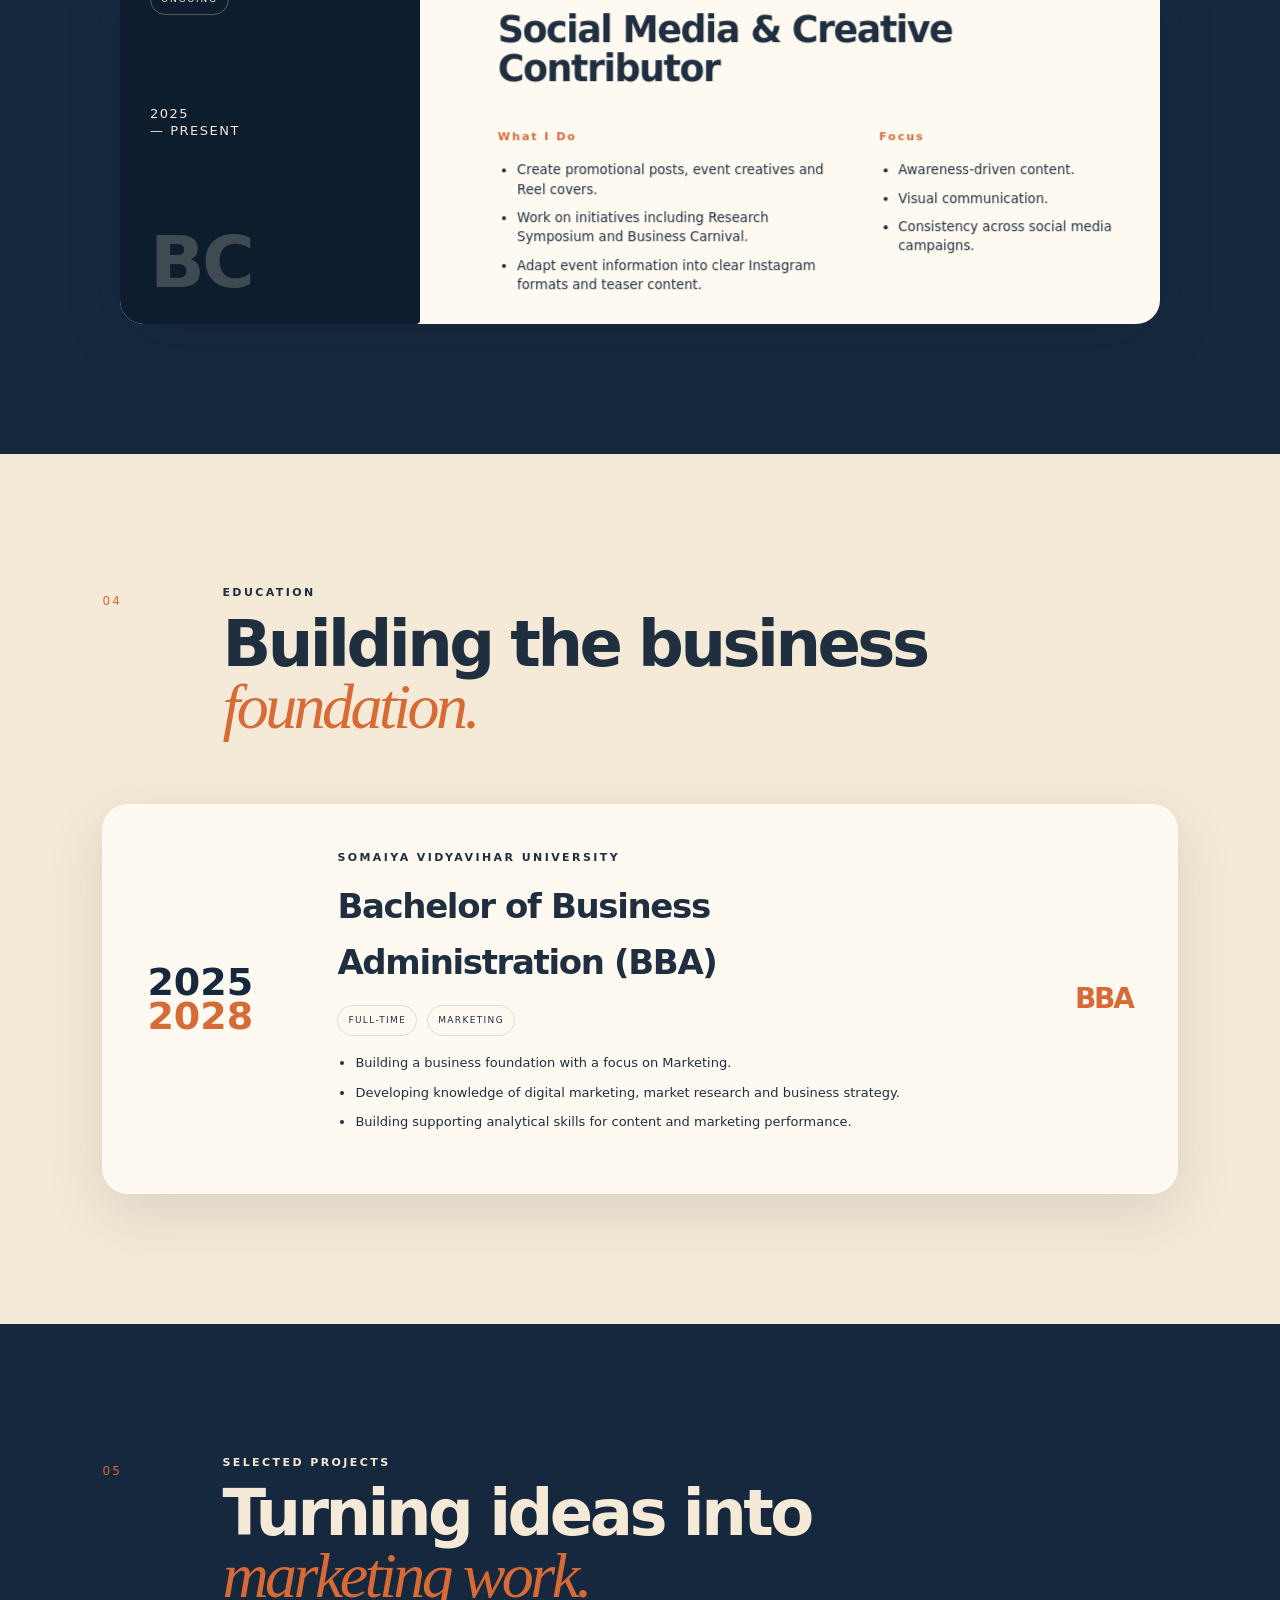
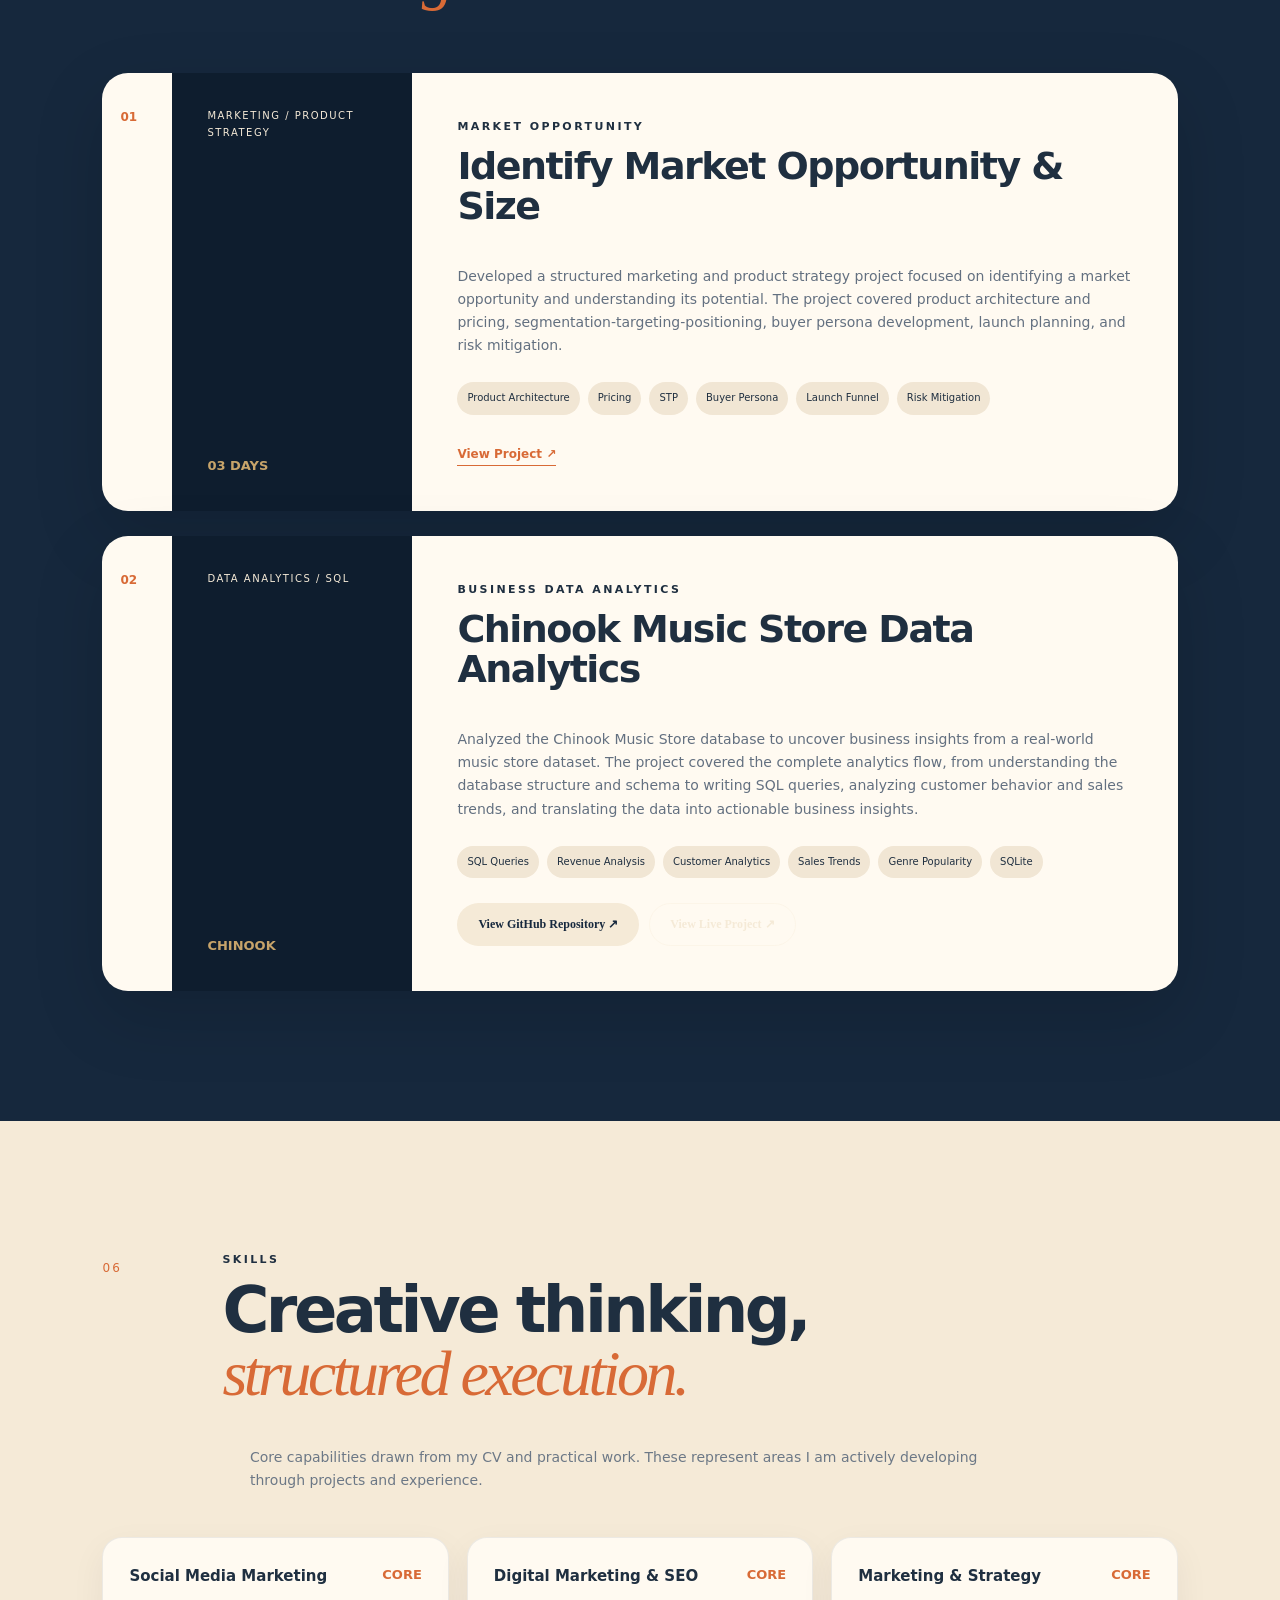
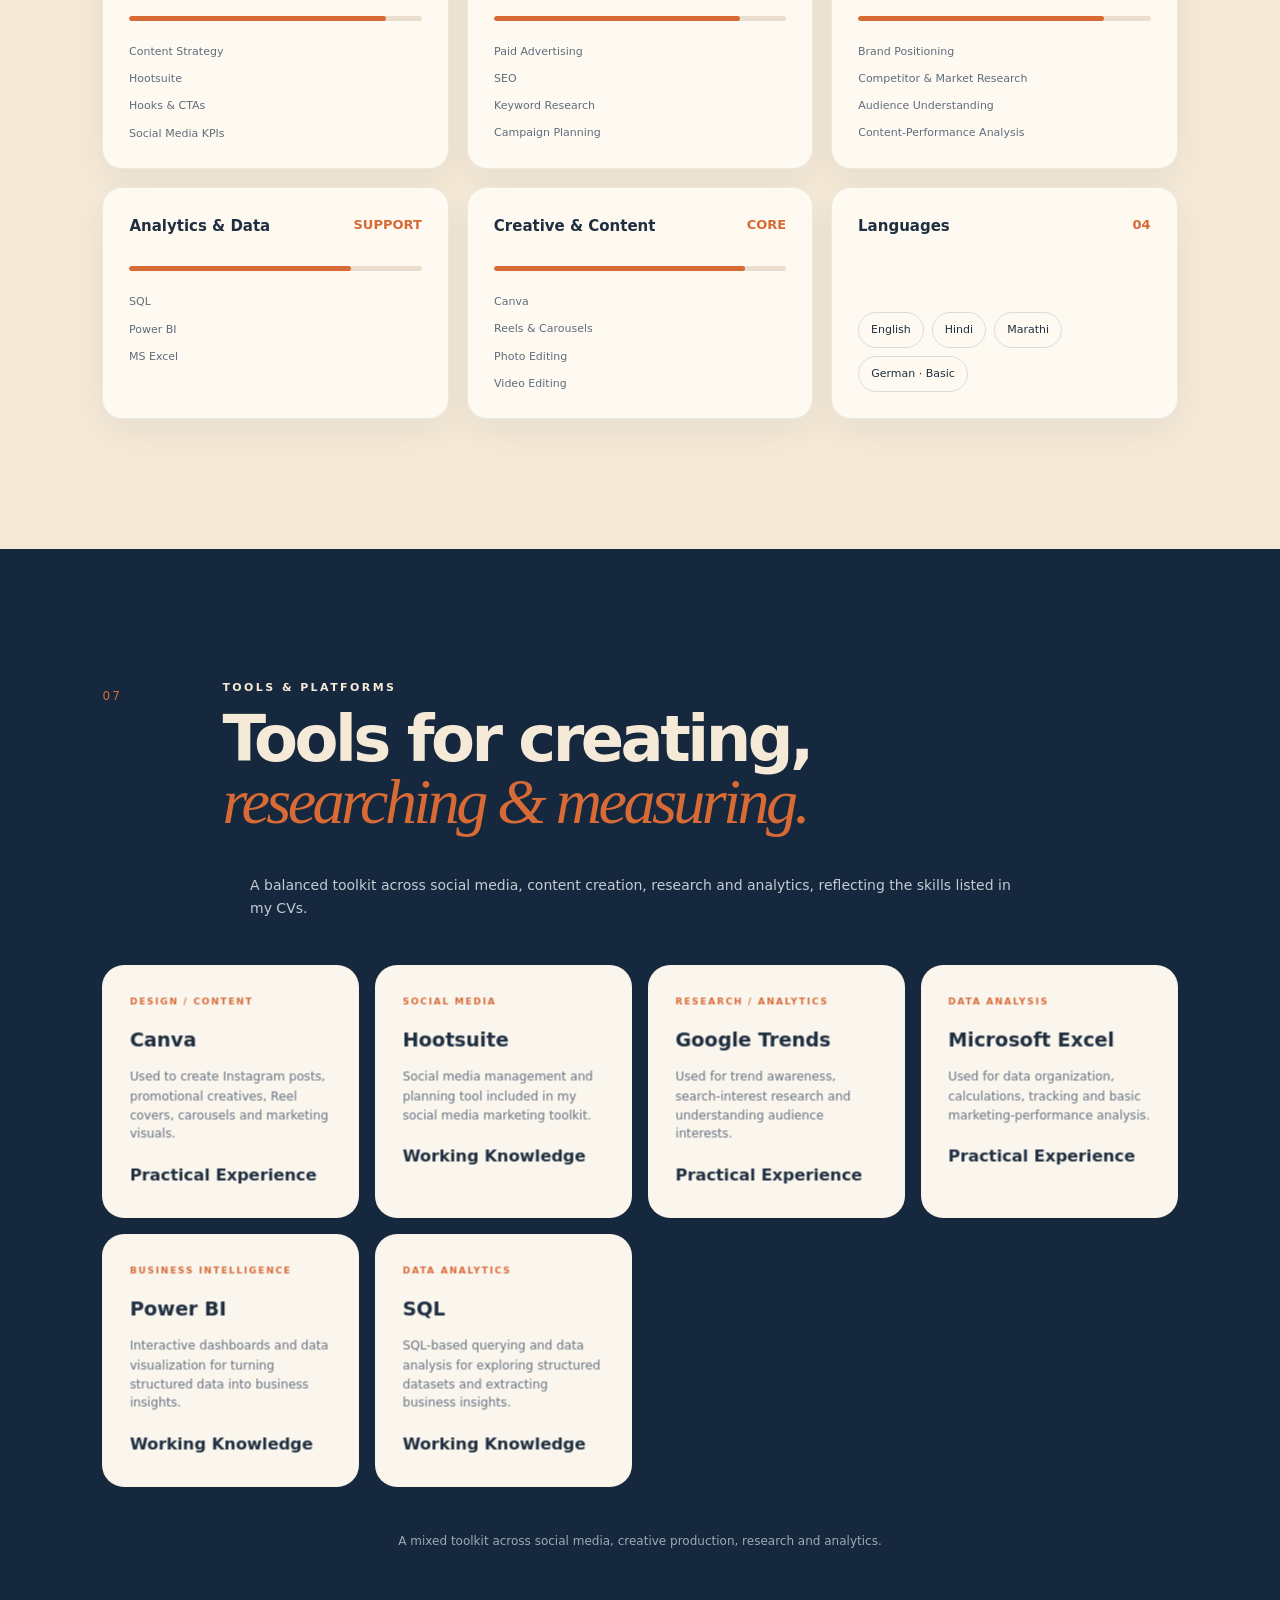
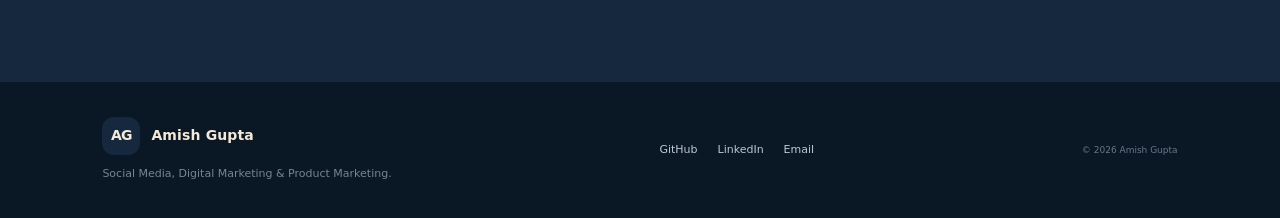
==== commit 1ef4a025: "Update index.html" ====
--- a/index.html
+++ b/index.html
@@ -377,7 +377,7 @@
               <p class="hero-intro">Amish Gupta is a second-year BBA student at Somaiya Vidyavihar University focused on Social Media Marketing, Digital Marketing and Product Marketing, with supporting skills in Marketing Analytics.
     
     He enjoys understanding audiences, translating brand ideas into content, researching competitors and trends, and thinking about how creative communication can support real business objectives. His experience spans social media content, SEO, competitor research, content planning and performance-focused marketing.</p>
-              <div class="hero-actions"><a class="btn btn-primary" href="#about">Learn More About Me <span>↘</span></a><a class="btn btn-ghost" href="contact.html">Get In Touch <span>→</span></a>
+              <div class="hero-actions"><a class="btn btn-primary" href="#about">Learn More About Me <span>↘</span></a><a class="btn btn-ghost" href="contact.html">Get In Touch <span>→</span></a></div>
               <div class="socials" aria-label="Social links">
                 <a href="https://github.com/amishgupta13-alt" target="_blank" rel="noopener noreferrer" aria-label="GitHub">GH</a>
                 <a href="https://www.linkedin.com/in/amish-gupta-92267836a/" target="_blank" rel="noopener noreferrer" aria-label="LinkedIn">in</a>
